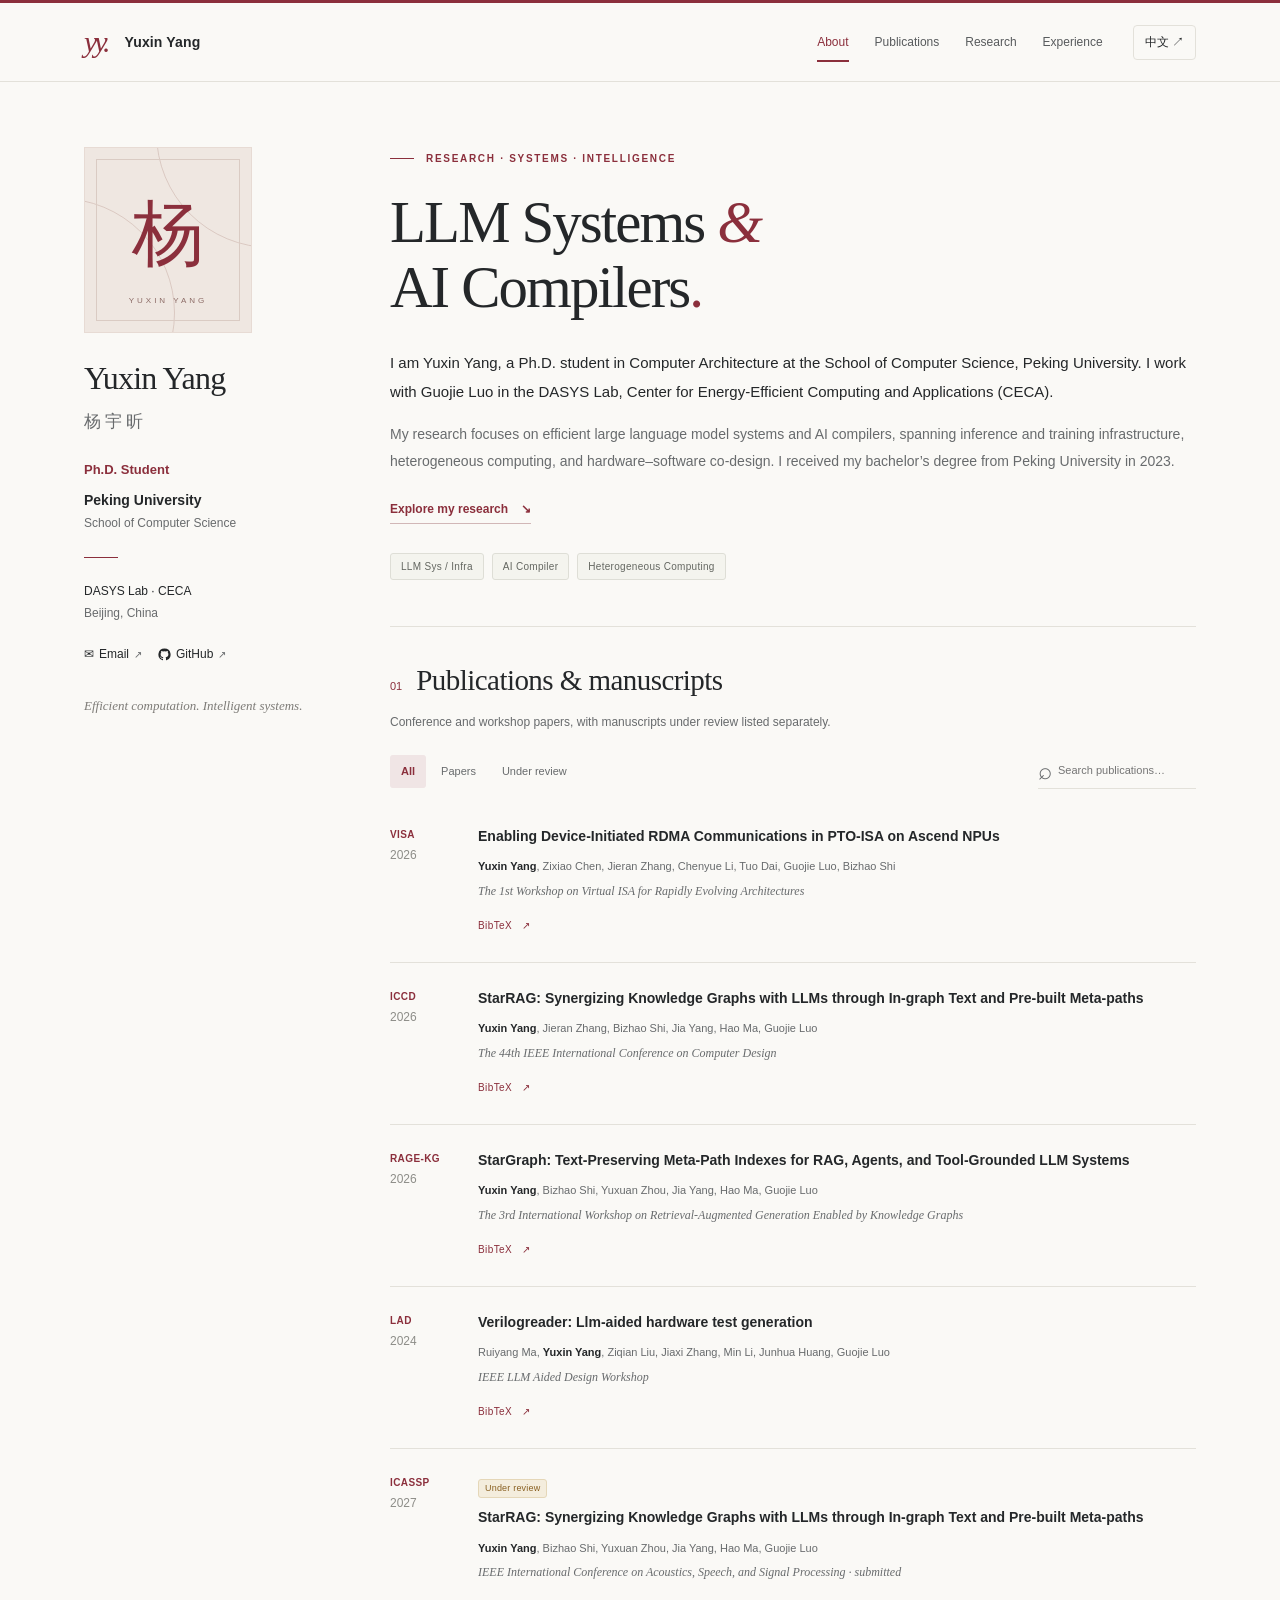
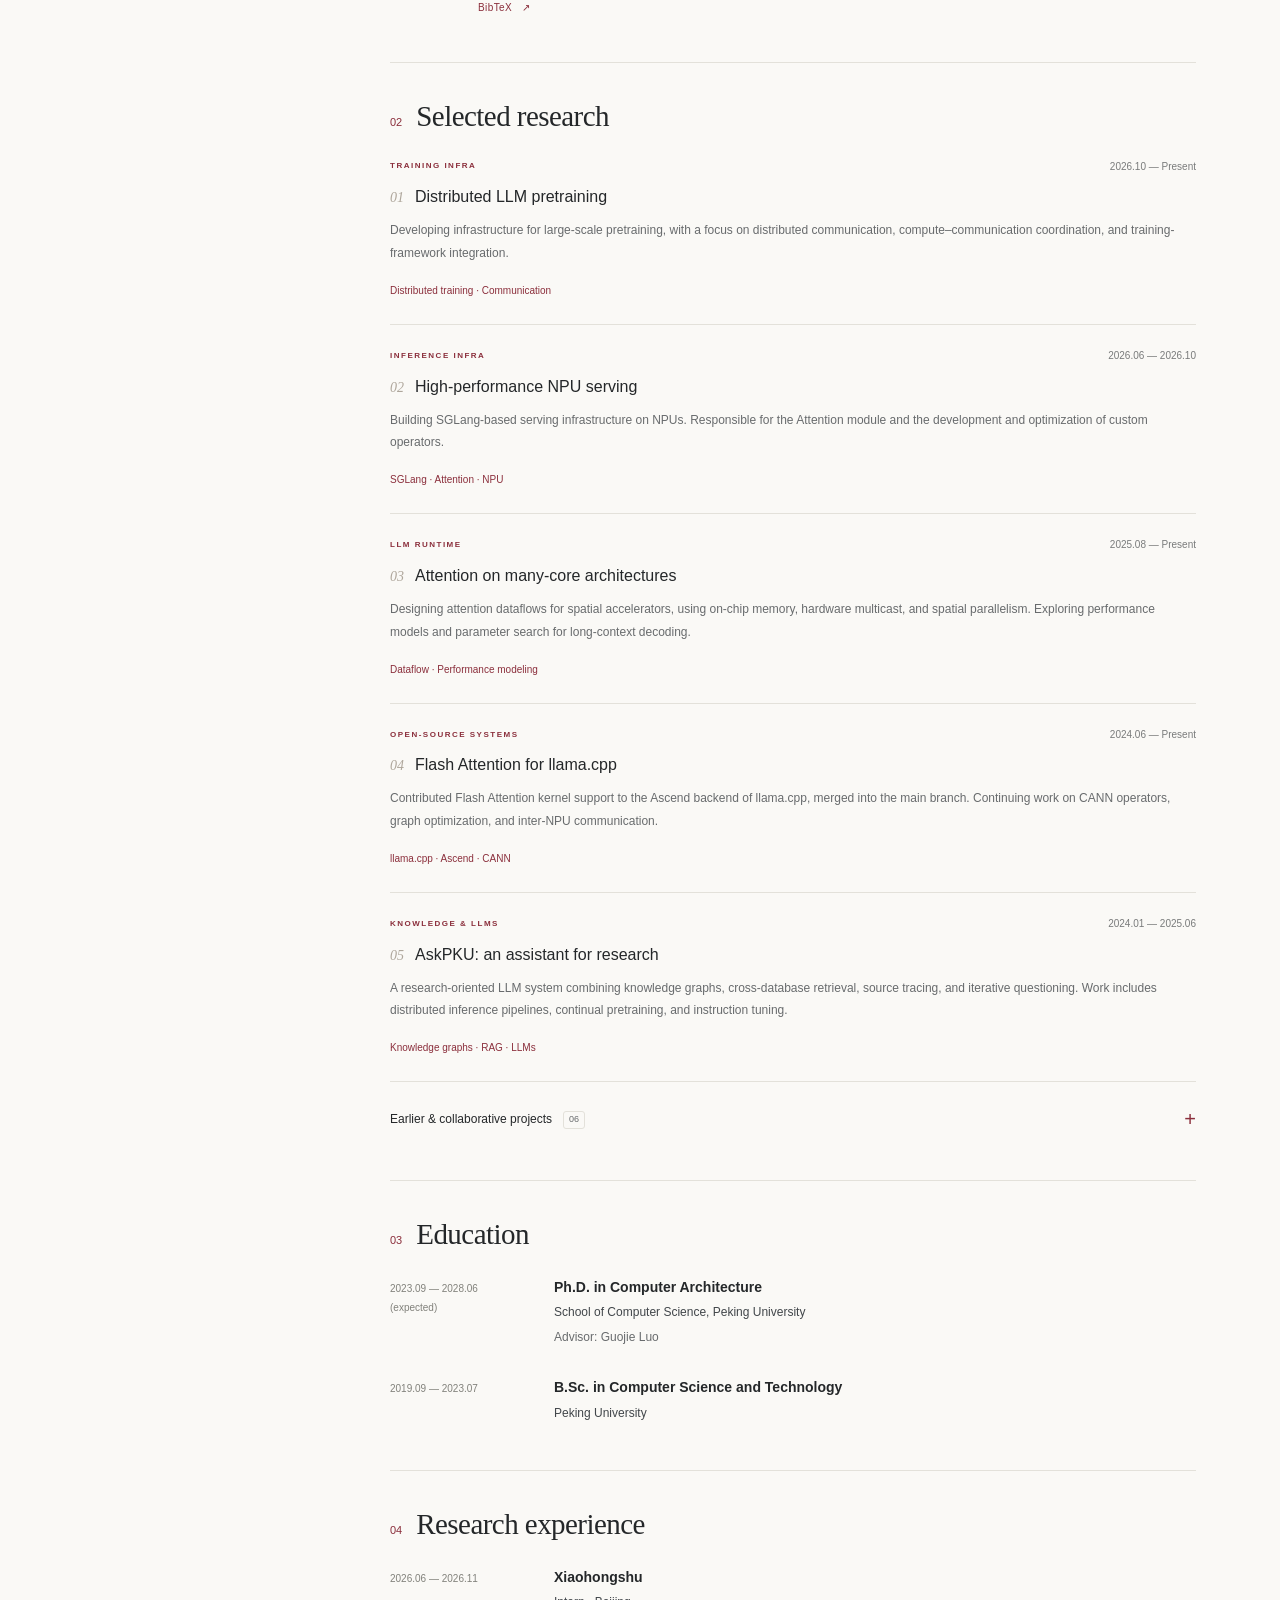
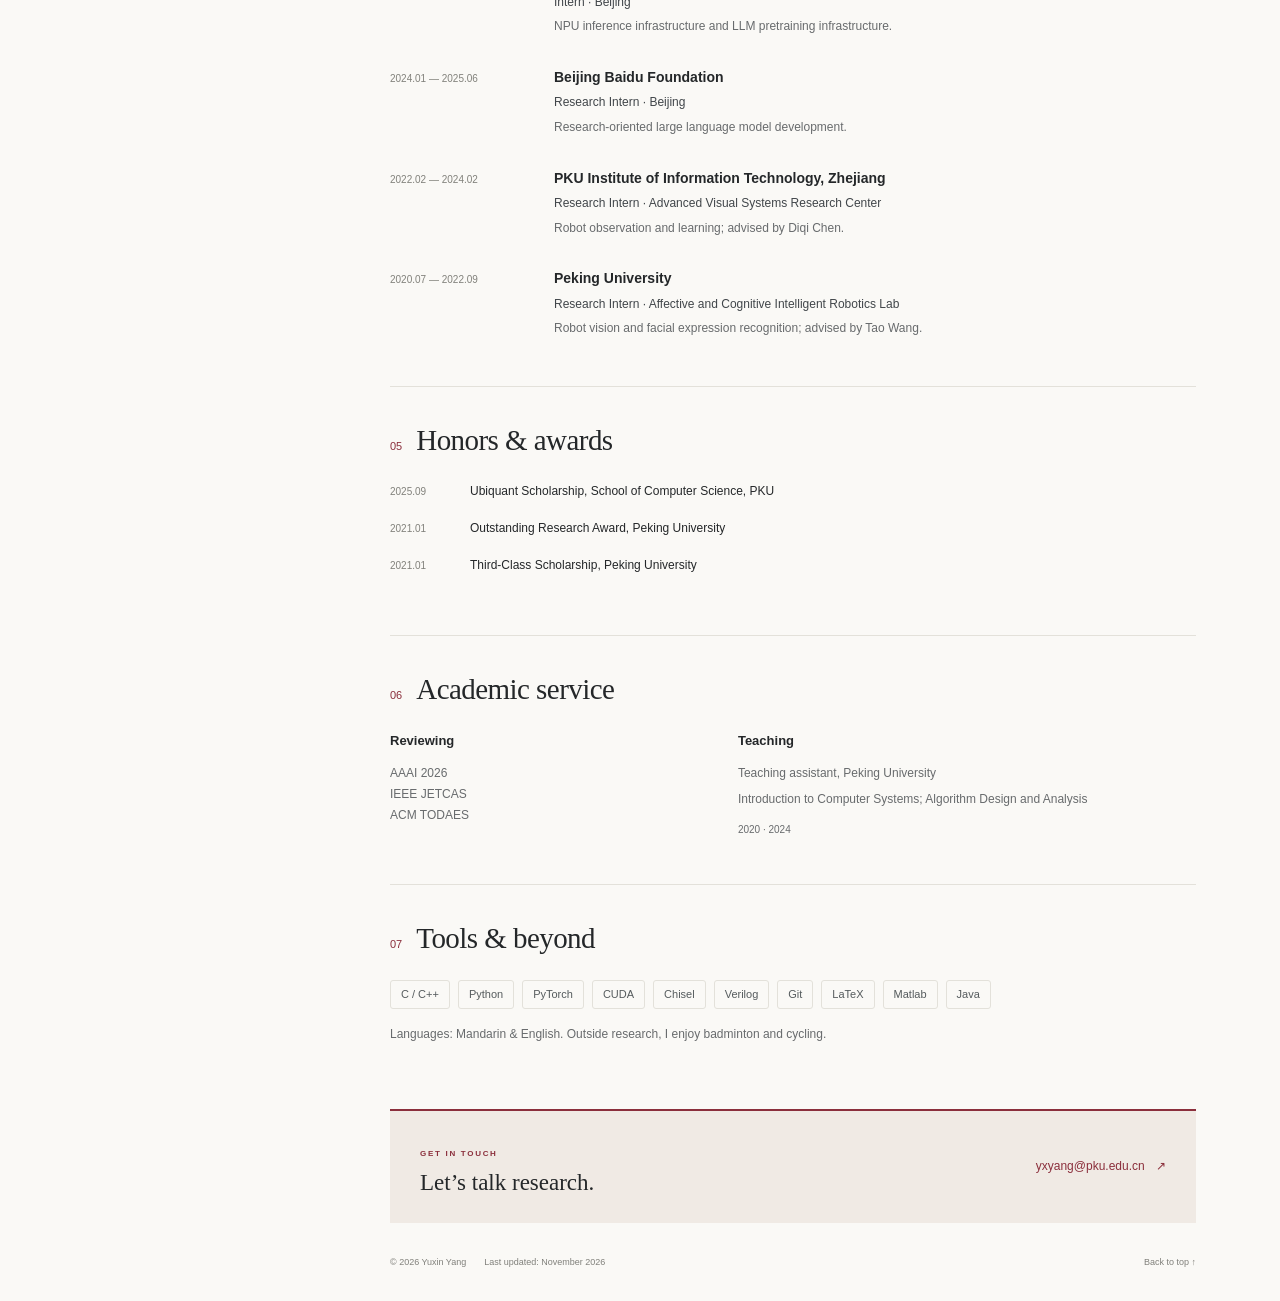
==== index.html @ 62a5b692 "Build bilingual academic homepage for Yuxin Yang Add CV-based research, publications, education, exp" ====
<!doctype html>
<html lang="en"><head><meta charset="utf-8"><meta name="viewport" content="width=device-width, initial-scale=1"><meta name="theme-color" content="#8b2f3c"><title>Yuxin Yang · 杨宇昕 | Peking University</title><meta name="description" content="Yuxin Yang (杨宇昕), Ph.D. student at Peking University. Research in LLM systems, AI compilers, NPU inference and distributed training."><meta property="og:title" content="Yuxin Yang · Academic Homepage"><meta property="og:description" content="LLM Systems & AI Compilers · Peking University"><meta property="og:type" content="website"><meta property="og:url" content="https://yxyang1111.github.io/"><link rel="canonical" href="https://yxyang1111.github.io/"><link rel="icon" href="favicon.svg" type="image/svg+xml"><link rel="stylesheet" href="styles.css"><script defer src="script.js"></script></head>
<body><a class="skip-link" href="#main"><span data-en="Skip to content" data-zh="跳至正文" >Skip to content</span></a><header class="site-header"><div class="header-inner"><a href="#about" class="brand" aria-label="Yuxin Yang homepage"><span class="brand-mark">yy.</span><span>Yuxin Yang</span></a><nav aria-label="Main navigation"><a href="#about"><span data-en="About" data-zh="关于" >About</span></a><a href="#publications"><span data-en="Publications" data-zh="论文" >Publications</span></a><a href="#research"><span data-en="Research" data-zh="研究" >Research</span></a><a href="#experience"><span data-en="Experience" data-zh="经历" >Experience</span></a></nav><button id="language-toggle" type="button" aria-label="Switch to Chinese">中文 <span aria-hidden="true">↗</span></button></div></header>
<div class="page-layout"><aside class="profile"><div class="monogram" aria-hidden="true"><div class="orb orb-one"></div><div class="orb orb-two"></div><span>杨</span><div class="monogram-caption">YUXIN YANG</div></div><div class="identity"><h2>Yuxin Yang</h2><p class="chinese-name">杨宇昕</p><p data-en="Ph.D. Student" data-zh="博士研究生" class=profile-role>Ph.D. Student</p><p data-en="Peking University" data-zh="北京大学" class=affiliation>Peking University</p><p data-en="School of Computer Science" data-zh="计算机学院" class=school>School of Computer Science</p></div><div class="profile-rule"></div><p class="lab">DASYS Lab · CECA</p><p class="location"><span data-en="Beijing, China" data-zh="中国 · 北京" >Beijing, China</span></p><div class="profile-links"><a href="mailto:yxyang@pku.edu.cn"><span aria-hidden="true">✉</span> Email <span aria-hidden="true">↗</span></a><a href="https://github.com/yxyang1111" target="_blank" rel="noopener noreferrer"><svg aria-hidden="true" viewBox="0 0 24 24"><path fill="currentColor" d="M12 .8a11.2 11.2 0 0 0-3.54 21.83c.56.1.77-.24.77-.54v-2.1c-3.13.68-3.79-1.33-3.79-1.33-.51-1.3-1.25-1.65-1.25-1.65-1.02-.7.08-.69.08-.69 1.13.08 1.72 1.16 1.72 1.16 1 1.72 2.63 1.22 3.27.93.1-.72.4-1.22.71-1.5-2.5-.29-5.12-1.25-5.12-5.55 0-1.23.44-2.23 1.15-3.02-.11-.28-.5-1.43.11-2.98 0 0 .95-.3 3.08 1.16a10.7 10.7 0 0 1 5.61 0c2.14-1.45 3.08-1.16 3.08-1.16.61 1.55.23 2.7.11 2.98.72.79 1.15 1.79 1.15 3.02 0 4.31-2.63 5.26-5.14 5.54.4.35.76 1.03.76 2.08v3.11c0 .3.2.65.78.54A11.2 11.2 0 0 0 12 .8Z"/></svg> GitHub <span aria-hidden="true">↗</span></a></div><p class="sidebar-note"><span data-en="Efficient computation. Intelligent systems." data-zh="高效计算，智能系统。" >Efficient computation. Intelligent systems.</span></p></aside>
<main id="main"><section id="about" class="hero"><div class="hero-kicker"><span class="small-line"></span><span data-en="RESEARCH · SYSTEMS · INTELLIGENCE" data-zh="研究 · 系统 · 智能" >RESEARCH · SYSTEMS · INTELLIGENCE</span></div><h1>LLM Systems <span class="amp">&</span><br>AI Compilers<span class="period">.</span></h1>
<p data-en="I am Yuxin Yang, a Ph.D. student in Computer Architecture at the School of Computer Science, Peking University. I work with Guojie Luo in the DASYS Lab, Center for Energy-Efficient Computing and Applications (CECA)." data-zh="我是杨宇昕，北京大学计算机学院计算机系统结构专业博士研究生，导师为罗国杰。我在高能效计算与应用中心（CECA）的智能异构系统（DASYS）实验室开展研究。" class=intro>I am Yuxin Yang, a Ph.D. student in Computer Architecture at the School of Computer Science, Peking University. I work with Guojie Luo in the DASYS Lab, Center for Energy-Efficient Computing and Applications (CECA).</p>
<p data-en="My research focuses on efficient large language model systems and AI compilers, spanning inference and training infrastructure, heterogeneous computing, and hardware–software co-design. I received my bachelor’s degree from Peking University in 2023." data-zh="我的研究聚焦大语言模型系统与 AI 编译器，涵盖推理与训练基础设施、异构计算及软硬件协同设计。我于 2023 年获得北京大学学士学位。" class=about-text>My research focuses on efficient large language model systems and AI compilers, spanning inference and training infrastructure, heterogeneous computing, and hardware–software co-design. I received my bachelor’s degree from Peking University in 2023.</p>
<a class="text-link" href="#publications"><span data-en="Explore my research" data-zh="查看研究成果" >Explore my research</span> <span aria-hidden="true">↘</span></a>
<div class="research-topics" aria-label="Research interests"><span>LLM Sys / Infra</span><span>AI Compiler</span><span><span data-en="Heterogeneous Computing" data-zh="异构计算" >Heterogeneous Computing</span></span></div></section>
<section id="publications" class="section"><div class="section-heading"><span class="section-number">01</span><h2 data-en="Publications &amp; manuscripts" data-zh="论文与稿件" >Publications &amp; manuscripts</h2></div><p class="section-note"><span data-en="Conference and workshop papers, with manuscripts under review listed separately." data-zh="会议与研讨会论文；在投稿件单独标注。" >Conference and workshop papers, with manuscripts under review listed separately.</span></p><div class="publication-tools"><div class="filters" role="group" aria-label="Publication type"><button type="button" class="filter active" data-filter="all" aria-pressed="true"><span data-en="All" data-zh="全部" >All</span></button><button type="button" class="filter" data-filter="published" aria-pressed="false"><span data-en="Papers" data-zh="会议论文" >Papers</span></button><button type="button" class="filter" data-filter="review" aria-pressed="false"><span data-en="Under review" data-zh="在投" >Under review</span></button></div><label class="search"><span aria-hidden="true">⌕</span><input id="publication-search" type="search" aria-label="Search publications" placeholder="Search publications…" data-placeholder-en="Search publications…" data-placeholder-zh="搜索论文…"></label></div><div id="publication-list"><article class="publication" data-kind="published">
      <div class="pub-label"><span>VISA</span><span>2026</span></div>
      <div class="pub-body"><h3>Enabling Device-Initiated RDMA Communications in PTO-ISA on Ascend NPUs</h3><p class="authors"><strong>Yuxin Yang</strong>, Zixiao Chen, Jieran Zhang, Chenyue Li, Tuo Dai, Guojie Luo, Bizhao Shi</p>
      <p class="venue">The 1st Workshop on Virtual ISA for Rapidly Evolving Architectures</p>
      <details class="citation"><summary>BibTeX <span aria-hidden="true">↗</span></summary><div class="citation-content"><pre>@inproceedings{yang2026rdma,
  title = {Enabling Device-Initiated RDMA Communications in PTO-ISA on Ascend NPUs},
  author = {Yang, Yuxin and Chen, Zixiao and Zhang, Jieran and Li, Chenyue and Dai, Tuo and Luo, Guojie and Shi, Bizhao},
  booktitle = {The 1st Workshop on Virtual ISA for Rapidly Evolving Architectures},
  year = {2026}
}</pre><button type="button" class="copy-citation"><span data-en="Copy citation" data-zh="复制引用" >Copy citation</span></button></div></details></div></article><article class="publication" data-kind="published">
      <div class="pub-label"><span>ICCD</span><span>2026</span></div>
      <div class="pub-body"><h3>StarRAG: Synergizing Knowledge Graphs with LLMs through In-graph Text and Pre-built Meta-paths</h3><p class="authors"><strong>Yuxin Yang</strong>, Jieran Zhang, Bizhao Shi, Jia Yang, Hao Ma, Guojie Luo</p>
      <p class="venue">The 44th IEEE International Conference on Computer Design</p>
      <details class="citation"><summary>BibTeX <span aria-hidden="true">↗</span></summary><div class="citation-content"><pre>@inproceedings{yang2026starrag,
  title = {StarRAG: Synergizing Knowledge Graphs with LLMs through In-graph Text and Pre-built Meta-paths},
  author = {Yang, Yuxin and Zhang, Jieran and Shi, Bizhao and Yang, Jia and Ma, Hao and Luo, Guojie},
  booktitle = {The 44th IEEE International Conference on Computer Design},
  year = {2026}
}</pre><button type="button" class="copy-citation"><span data-en="Copy citation" data-zh="复制引用" >Copy citation</span></button></div></details></div></article><article class="publication" data-kind="published">
      <div class="pub-label"><span>RAGE-KG</span><span>2026</span></div>
      <div class="pub-body"><h3>StarGraph: Text-Preserving Meta-Path Indexes for RAG, Agents, and Tool-Grounded LLM Systems</h3><p class="authors"><strong>Yuxin Yang</strong>, Bizhao Shi, Yuxuan Zhou, Jia Yang, Hao Ma, Guojie Luo</p>
      <p class="venue">The 3rd International Workshop on Retrieval-Augmented Generation Enabled by Knowledge Graphs</p>
      <details class="citation"><summary>BibTeX <span aria-hidden="true">↗</span></summary><div class="citation-content"><pre>@inproceedings{yang2026stargraph,
  title = {StarGraph: Text-Preserving Meta-Path Indexes for RAG, Agents, and Tool-Grounded LLM Systems},
  author = {Yang, Yuxin and Shi, Bizhao and Zhou, Yuxuan and Yang, Jia and Ma, Hao and Luo, Guojie},
  booktitle = {The 3rd International Workshop on Retrieval-Augmented Generation Enabled by Knowledge Graphs},
  year = {2026}
}</pre><button type="button" class="copy-citation"><span data-en="Copy citation" data-zh="复制引用" >Copy citation</span></button></div></details></div></article><article class="publication" data-kind="published">
      <div class="pub-label"><span>LAD</span><span>2024</span></div>
      <div class="pub-body"><h3>Verilogreader: Llm-aided hardware test generation</h3><p class="authors">Ruiyang Ma, <strong>Yuxin Yang</strong>, Ziqian Liu, Jiaxi Zhang, Min Li, Junhua Huang, Guojie Luo</p>
      <p class="venue">IEEE LLM Aided Design Workshop</p>
      <details class="citation"><summary>BibTeX <span aria-hidden="true">↗</span></summary><div class="citation-content"><pre>@inproceedings{ma2024verilogreader,
  title = {Verilogreader: Llm-aided hardware test generation},
  author = {Ma, Ruiyang and Yang, Yuxin and Liu, Ziqian and Zhang, Jiaxi and Li, Min and Huang, Junhua and Luo, Guojie},
  booktitle = {IEEE LLM Aided Design Workshop},
  year = {2024}
}</pre><button type="button" class="copy-citation"><span data-en="Copy citation" data-zh="复制引用" >Copy citation</span></button></div></details></div></article><article class="publication" data-kind="review">
      <div class="pub-label"><span>ICASSP</span><span>2027</span></div>
      <div class="pub-body"><span data-en="Under review" data-zh="在投" class="status-badge">Under review</span><h3>StarRAG: Synergizing Knowledge Graphs with LLMs through In-graph Text and Pre-built Meta-paths</h3><p class="authors"><strong>Yuxin Yang</strong>, Bizhao Shi, Yuxuan Zhou, Jia Yang, Hao Ma, Guojie Luo</p>
      <p class="venue">IEEE International Conference on Acoustics, Speech, and Signal Processing · <span data-en="submitted" data-zh="在投" >submitted</span></p>
      <details class="citation"><summary>BibTeX <span aria-hidden="true">↗</span></summary><div class="citation-content"><pre>@unpublished{yang2027starrag,
  title = {StarRAG: Synergizing Knowledge Graphs with LLMs through In-graph Text and Pre-built Meta-paths},
  author = {Yang, Yuxin and Shi, Bizhao and Zhou, Yuxuan and Yang, Jia and Ma, Hao and Luo, Guojie},
  note = {Submitted to ICASSP 2027; under review as of November 2026},
  year = {2026}
}</pre><button type="button" class="copy-citation"><span data-en="Copy citation" data-zh="复制引用" >Copy citation</span></button></div></details></div></article></div><p id="no-results" hidden><span data-en="No matching publications. Try another keyword." data-zh="没有找到相关论文，请尝试其他关键词。" >No matching publications. Try another keyword.</span></p><p id="publication-count" class="sr-only" role="status" aria-live="polite"></p></section>
<section id="research" class="section"><div class="section-heading"><span class="section-number">02</span><h2 data-en="Selected research" data-zh="代表性研究" >Selected research</h2></div><article class="project"><div class="project-top"><span class="eyebrow">TRAINING INFRA</span><span data-en="2026.10 — Present" data-zh="2026.10 — 至今" class=project-date>2026.10 — Present</span></div><div class="project-title"><span>01</span><h3 data-en="Distributed LLM pretraining" data-zh="大模型预训练基础设施" >Distributed LLM pretraining</h3></div><p data-en="Developing infrastructure for large-scale pretraining, with a focus on distributed communication, compute–communication coordination, and training-framework integration." data-zh="面向大模型规模化预训练，研发高性能分布式训练基础设施，负责通信方案设计与实现、计算通信协同优化和训练框架接入。" >Developing infrastructure for large-scale pretraining, with a focus on distributed communication, compute–communication coordination, and training-framework integration.</p><span data-en="Distributed training · Communication" data-zh="分布式训练 · 通信优化" class=project-tags>Distributed training · Communication</span></article><article class="project"><div class="project-top"><span class="eyebrow">INFERENCE INFRA</span><span data-en="2026.06 — 2026.10" data-zh="2026.06 — 2026.10" class=project-date>2026.06 — 2026.10</span></div><div class="project-title"><span>02</span><h3 data-en="High-performance NPU serving" data-zh="NPU 高性能推理服务" >High-performance NPU serving</h3></div><p data-en="Building SGLang-based serving infrastructure on NPUs. Responsible for the Attention module and the development and optimization of custom operators." data-zh="基于 SGLang 建设 NPU 高性能推理服务框架，覆盖模型适配、KV Cache 与分布式推理；负责 Attention 模块和自定义算子的开发与优化。" >Building SGLang-based serving infrastructure on NPUs. Responsible for the Attention module and the development and optimization of custom operators.</p><span data-en="SGLang · Attention · NPU" data-zh="SGLang · Attention · NPU" class=project-tags>SGLang · Attention · NPU</span></article><article class="project"><div class="project-top"><span class="eyebrow">LLM RUNTIME</span><span data-en="2025.08 — Present" data-zh="2025.08 — 至今" class=project-date>2025.08 — Present</span></div><div class="project-title"><span>03</span><h3 data-en="Attention on many-core architectures" data-zh="众核架构上的注意力推理优化" >Attention on many-core architectures</h3></div><p data-en="Designing attention dataflows for spatial accelerators, using on-chip memory, hardware multicast, and spatial parallelism. Exploring performance models and parameter search for long-context decoding." data-zh="面向空间加速器设计高效注意力数据流，利用片上存储、硬件多播与空间并行能力，通过性能建模与参数搜索优化长序列解码。" >Designing attention dataflows for spatial accelerators, using on-chip memory, hardware multicast, and spatial parallelism. Exploring performance models and parameter search for long-context decoding.</p><span data-en="Dataflow · Performance modeling" data-zh="数据流 · 性能建模" class=project-tags>Dataflow · Performance modeling</span></article><article class="project"><div class="project-top"><span class="eyebrow">OPEN-SOURCE SYSTEMS</span><span data-en="2024.06 — Present" data-zh="2024.06 — 至今" class=project-date>2024.06 — Present</span></div><div class="project-title"><span>04</span><h3 data-en="Flash Attention for llama.cpp" data-zh="llama.cpp 的 Flash Attention 优化" >Flash Attention for llama.cpp</h3></div><p data-en="Contributed Flash Attention kernel support to the Ascend backend of llama.cpp, merged into the main branch. Continuing work on CANN operators, graph optimization, and inter-NPU communication." data-zh="为 llama.cpp 的 Ascend 后端实现 Flash Attention 内核支持，相关工作已合并主分支。持续探索 CANN 算子定制、图优化与 NPU 间通信。" >Contributed Flash Attention kernel support to the Ascend backend of llama.cpp, merged into the main branch. Continuing work on CANN operators, graph optimization, and inter-NPU communication.</p><span data-en="llama.cpp · Ascend · CANN" data-zh="llama.cpp · Ascend · CANN" class=project-tags>llama.cpp · Ascend · CANN</span></article><article class="project"><div class="project-top"><span class="eyebrow">KNOWLEDGE & LLMS</span><span data-en="2024.01 — 2025.06" data-zh="2024.01 — 2025.06" class=project-date>2024.01 — 2025.06</span></div><div class="project-title"><span>05</span><h3 data-en="AskPKU: an assistant for research" data-zh="AskPKU（小北）：科研智能助手" >AskPKU: an assistant for research</h3></div><p data-en="A research-oriented LLM system combining knowledge graphs, cross-database retrieval, source tracing, and iterative questioning. Work includes distributed inference pipelines, continual pretraining, and instruction tuning." data-zh="面向科研构建融合知识图谱、跨库检索、来源追溯与递进式追问的 LLM 系统，参与分布式流水线推理、持续预训练与指令微调。" >A research-oriented LLM system combining knowledge graphs, cross-database retrieval, source tracing, and iterative questioning. Work includes distributed inference pipelines, continual pretraining, and instruction tuning.</p><span data-en="Knowledge graphs · RAG · LLMs" data-zh="知识图谱 · RAG · LLMs" class=project-tags>Knowledge graphs · RAG · LLMs</span></article><details class="more-projects"><summary><span data-en="Earlier &amp; collaborative projects" data-zh="早期与合作项目" >Earlier &amp; collaborative projects</span> <span class="count">06</span><span class="plus" aria-hidden="true">+</span></summary><div class="more-projects-body"><article class="compact-project"><span class="mono muted">2024.09 — 2025.11</span><h3 data-en="Edge deployment for lunar-image processing" data-zh="月面图像处理的边缘部署" >Edge deployment for lunar-image processing</h3><p data-en="Ported a PyTorch image-processing pipeline to an edge inference platform, including model-format compatibility and custom-operator adaptation." data-zh="将 PyTorch 图像处理流水线移植至边缘推理平台，完成模型格式兼容性处理与自定义算子适配。" >Ported a PyTorch image-processing pipeline to an edge inference platform, including model-format compatibility and custom-operator adaptation.</p></article><article class="compact-project"><span class="mono muted">2023.11 — 2024.10</span><h3 data-en="Human-in-the-loop long-form generation" data-zh="人机协同长文生成" >Human-in-the-loop long-form generation</h3><p data-en="Built a staged writing workflow with structure planning, outlining, chapter generation, and iterative feedback in Streamlit." data-zh="基于 Streamlit 实现结构规划、大纲细化、分章节生成与反馈迭代的长文写作流程。" >Built a staged writing workflow with structure planning, outlining, chapter generation, and iterative feedback in Streamlit.</p></article><article class="compact-project"><span class="mono muted">2023.08 — 2024.08</span><h3 data-en="Few-shot industrial visual inspection" data-zh="小样本工业视觉检测" >Few-shot industrial visual inspection</h3><p data-en="Combined YOLOv9, VM-UNet, and OCR for multi-task inspection, with synthetic-data generation and data augmentation." data-zh="结合 YOLOv9、VM-UNet 与 OCR 构建多任务检测流程，使用合成数据与数据增强缓解小样本问题。" >Combined YOLOv9, VM-UNet, and OCR for multi-task inspection, with synthetic-data generation and data augmentation.</p></article><article class="compact-project"><span class="mono muted">2022.12 — 2023.06</span><h3 data-en="Reliability of deep neural networks" data-zh="深度神经网络可靠性" >Reliability of deep neural networks</h3><p data-en="Studied bit-flip fault injection in weights and intermediate activations to evaluate model reliability under hardware errors." data-zh="对权重和中间输出开展位反转故障注入，分析硬件错误下的模型可靠性及差异化敏感性。" >Studied bit-flip fault injection in weights and intermediate activations to evaluate model reliability under hardware errors.</p></article><article class="compact-project"><span class="mono muted">2022.09 — 2023.10</span><h3 data-en="LLM fine-tuning and retrieval augmentation" data-zh="大语言模型微调与检索增强" >LLM fine-tuning and retrieval augmentation</h3><p data-en="Explored parameter-efficient fine-tuning, continual pretraining, and knowledge-graph-assisted retrieval for domain question answering." data-zh="研究参数高效微调、持续预训练与知识图谱辅助检索，构建垂直领域问答流水线。" >Explored parameter-efficient fine-tuning, continual pretraining, and knowledge-graph-assisted retrieval for domain question answering.</p></article><article class="compact-project"><span class="mono muted">2021.09 — 2022.07</span><h3 data-en="Color and artifact correction in face synthesis" data-zh="人脸合成中的色差与伪影改进" >Color and artifact correction in face synthesis</h3><p data-en="Studied shape fitting, Poisson editing, and attention-based reconstruction to improve image and video consistency." data-zh="研究形状拟合、泊松编辑与注意力重建，改善图像及视频中的色差与伪影。" >Studied shape fitting, Poisson editing, and attention-based reconstruction to improve image and video consistency.</p></article></div></details></section>
<section id="education" class="section"><div class="section-heading"><span class="section-number">03</span><h2 data-en="Education" data-zh="教育背景" >Education</h2></div><article class="timeline-item"><div class="timeline-date">2023.09 — 2028.06<br><span data-en="(expected)" data-zh="（预计）" >(expected)</span></div><div><h3 data-en="Ph.D. in Computer Architecture" data-zh="计算机系统结构 · 博士" >Ph.D. in Computer Architecture</h3><p data-en="School of Computer Science, Peking University" data-zh="北京大学计算机学院" class=role>School of Computer Science, Peking University</p><p data-en="Advisor: Guojie Luo" data-zh="导师：罗国杰" >Advisor: Guojie Luo</p></div></article><article class="timeline-item"><div class="timeline-date">2019.09 — 2023.07</div><div><h3 data-en="B.Sc. in Computer Science and Technology" data-zh="计算机科学与技术 · 学士" >B.Sc. in Computer Science and Technology</h3><p data-en="Peking University" data-zh="北京大学" class=role>Peking University</p></div></article></section>
<section id="experience" class="section"><div class="section-heading"><span class="section-number">04</span><h2 data-en="Research experience" data-zh="研究经历" >Research experience</h2></div><article class="timeline-item"><div class="timeline-date">2026.06 — 2026.11</div><div><h3 data-en="Xiaohongshu" data-zh="小红书（书行科技）" >Xiaohongshu</h3><p data-en="Intern · Beijing" data-zh="实习生 · 北京" class=role>Intern · Beijing</p><p data-en="NPU inference infrastructure and LLM pretraining infrastructure." data-zh="NPU 推理基础设施与大语言模型预训练基础设施。" >NPU inference infrastructure and LLM pretraining infrastructure.</p></div></article><article class="timeline-item"><div class="timeline-date">2024.01 — 2025.06</div><div><h3 data-en="Beijing Baidu Foundation" data-zh="北京百度公益基金会" >Beijing Baidu Foundation</h3><p data-en="Research Intern · Beijing" data-zh="研究实习生 · 北京" class=role>Research Intern · Beijing</p><p data-en="Research-oriented large language model development." data-zh="科研用大语言模型研发。" >Research-oriented large language model development.</p></div></article><article class="timeline-item"><div class="timeline-date">2022.02 — 2024.02</div><div><h3 data-en="PKU Institute of Information Technology, Zhejiang" data-zh="浙江省北大信息技术高等研究院" >PKU Institute of Information Technology, Zhejiang</h3><p data-en="Research Intern · Advanced Visual Systems Research Center" data-zh="研究实习生 · 先进视觉系统（AVS）研究中心" class=role>Research Intern · Advanced Visual Systems Research Center</p><p data-en="Robot observation and learning; advised by Diqi Chen." data-zh="机器人观察和学习；指导老师：陈迪琦博士。" >Robot observation and learning; advised by Diqi Chen.</p></div></article><article class="timeline-item"><div class="timeline-date">2020.07 — 2022.09</div><div><h3 data-en="Peking University" data-zh="北京大学信息科学技术学院" >Peking University</h3><p data-en="Research Intern · Affective and Cognitive Intelligent Robotics Lab" data-zh="研究实习生 · 情感与认知智能机器人实验室" class=role>Research Intern · Affective and Cognitive Intelligent Robotics Lab</p><p data-en="Robot vision and facial expression recognition; advised by Tao Wang." data-zh="机器人视觉与表情识别；指导老师：王韬教授。" >Robot vision and facial expression recognition; advised by Tao Wang.</p></div></article></section>
<section id="honors" class="section"><div class="section-heading"><span class="section-number">05</span><h2 data-en="Honors &amp; awards" data-zh="荣誉奖励" >Honors &amp; awards</h2></div><ul class="awards"><li><span class="award-date">2025.09</span><span data-en="Ubiquant Scholarship, School of Computer Science, PKU" data-zh="北京大学计算机学院九坤奖学金" >Ubiquant Scholarship, School of Computer Science, PKU</span></li><li><span class="award-date">2021.01</span><span data-en="Outstanding Research Award, Peking University" data-zh="北京大学优秀科研奖" >Outstanding Research Award, Peking University</span></li><li><span class="award-date">2021.01</span><span data-en="Third-Class Scholarship, Peking University" data-zh="北京大学三等奖学金" >Third-Class Scholarship, Peking University</span></li></ul></section>
<section id="service" class="section"><div class="section-heading"><span class="section-number">06</span><h2 data-en="Academic service" data-zh="学术服务" >Academic service</h2></div><div class="service-grid"><div><h3 data-en="Reviewing" data-zh="学术审稿" >Reviewing</h3><p>AAAI 2026<br>IEEE JETCAS<br>ACM TODAES</p></div><div><h3 data-en="Teaching" data-zh="教学服务" >Teaching</h3><p data-en="Teaching assistant, Peking University" data-zh="北京大学课程助教" >Teaching assistant, Peking University</p><p data-en="Introduction to Computer Systems; Algorithm Design and Analysis" data-zh="计算机系统导论；算法设计与分析" >Introduction to Computer Systems; Algorithm Design and Analysis</p><span class="mono muted">2020 · 2024</span></div></div></section>
<section id="skills" class="section"><div class="section-heading"><span class="section-number">07</span><h2 data-en="Tools &amp; beyond" data-zh="技能与兴趣" >Tools &amp; beyond</h2></div><div class="skill-list"><span>C / C++</span><span>Python</span><span>PyTorch</span><span>CUDA</span><span>Chisel</span><span>Verilog</span><span>Git</span><span>LaTeX</span><span>Matlab</span><span>Java</span></div><p data-en="Languages: Mandarin &amp; English. Outside research, I enjoy badminton and cycling." data-zh="语言：普通话、英语。科研之外，我喜欢羽毛球和骑行。" class=section-note>Languages: Mandarin &amp; English. Outside research, I enjoy badminton and cycling.</p></section>
<section id="contact" class="contact-section"><div><span class="eyebrow"><span data-en="GET IN TOUCH" data-zh="联系我" >GET IN TOUCH</span></span><h2 data-en="Let’s talk research." data-zh="欢迎交流研究。" >Let’s talk research.</h2></div><a href="mailto:yxyang@pku.edu.cn">yxyang@pku.edu.cn <span aria-hidden="true">↗</span></a></section>
<footer><span>© 2026 Yuxin Yang</span><span><span data-en="Last updated: November 2026" data-zh="更新于 2026 年 11 月" >Last updated: November 2026</span></span><a href="#about"><span data-en="Back to top" data-zh="返回顶部" >Back to top</span> ↑</a></footer></main></div><div id="toast" role="status" aria-live="polite" hidden></div><noscript><p class="noscript-note">This page is readable without JavaScript. Enable JavaScript to use language switching, search, and citation copying.</p></noscript></body></html>
---- styles.css ----
:root{--paper:#faf9f6;--ink:#242729;--muted:#686b6d;--accent:#8b2f3c;--line:#e3e1da;--soft:#f2ede8;--serif:Georgia,"Times New Roman","Songti SC","Noto Serif CJK SC",serif;--sans:-apple-system,BlinkMacSystemFont,"Segoe UI","PingFang SC","Microsoft YaHei",sans-serif}
*{box-sizing:border-box}html{scroll-behavior:smooth;scroll-padding-top:112px}body{margin:0;background:var(--paper);color:var(--ink);font:15px/1.75 var(--sans);-webkit-font-smoothing:antialiased}a{color:inherit;text-decoration:none}button,input{font:inherit}button{cursor:pointer}a,button,input,summary{-webkit-tap-highlight-color:transparent}a:focus-visible,button:focus-visible,input:focus-visible,summary:focus-visible{outline:2px solid var(--accent);outline-offset:5px}a:hover{color:var(--accent)}[hidden]{display:none!important}.muted{color:var(--muted)}.mono{font-size:12px;font-variant-numeric:tabular-nums}.sr-only{position:absolute;width:1px;height:1px;overflow:hidden;clip:rect(0,0,0,0)}.skip-link{position:fixed;top:-80px;left:20px;padding:10px 20px;background:var(--accent);color:white;z-index:100}.skip-link:focus{top:10px}
.site-header{position:sticky;top:0;z-index:20;background:rgba(250,249,246,.96);border-top:3px solid var(--accent);border-bottom:1px solid var(--line);backdrop-filter:blur(12px)}.header-inner{max-width:1200px;margin:auto;padding:0 44px;height:78px;display:flex;align-items:center;gap:30px}.brand{display:flex;align-items:center;gap:13px;font-size:14px;font-weight:600;letter-spacing:.01em}.brand-mark{font:italic 30px var(--serif);color:var(--accent);letter-spacing:-3px;margin-right:4px}.header-inner nav{display:flex;gap:26px;margin-left:auto;font-size:12px;color:#585b5d}.header-inner nav a{position:relative;padding:27px 0}.header-inner nav a[aria-current=true]{color:var(--accent)}.header-inner nav a[aria-current=true]:after{content:"";position:absolute;height:2px;background:var(--accent);left:0;right:0;bottom:18px}#language-toggle{border:1px solid var(--line);padding:6px 11px;background:none;font-size:12px;color:var(--ink);border-radius:4px;white-space:nowrap}#language-toggle:hover{border-color:var(--accent);color:var(--accent)}#language-toggle span{padding-left:6px}
.page-layout{max-width:1200px;margin:0 auto;padding:65px 44px 0;display:grid;grid-template-columns:230px minmax(0,1fr);gap:76px}.profile{position:sticky;top:132px;align-self:start}.monogram{width:168px;height:186px;position:relative;overflow:hidden;background:#efe7e1;border:1px solid #e7dbd4;display:flex;align-items:center;justify-content:center;margin-bottom:27px}.monogram>span{font:72px var(--serif);color:var(--accent);z-index:1;margin-top:-13px}.orb{position:absolute;border:1px solid #cfb9b1;width:230px;height:230px;border-radius:50%;opacity:.65}.orb-one{left:-140px;top:50px}.orb-two{right:-135px;top:-130px}.monogram:after{content:"";position:absolute;inset:11px;border:1px solid #dacbc3}.monogram-caption{position:absolute;bottom:24px;color:#8c6b66;font-size:8px;letter-spacing:3px}.identity h2{font:32px/1.15 var(--serif);letter-spacing:-.8px;margin:0}.chinese-name{margin:10px 0 22px;color:var(--muted);font-size:17px;letter-spacing:4px}.profile-role{font-size:13px;color:var(--accent);font-weight:600;margin:0 0 7px}.affiliation{font-size:14px;font-weight:600;margin:0}.school{font-size:12px;color:var(--muted);margin:0}.profile-rule{width:34px;height:1px;background:var(--accent);margin:23px 0}.lab{font-size:12px;margin:0 0 1px}.location{font-size:12px;margin:0;color:var(--muted)}.profile-links{display:flex;gap:16px;margin-top:20px;font-size:12px}.profile-links a{display:flex;align-items:center;gap:5px}.profile-links svg{width:13px;height:13px}.profile-links a>span:last-child{color:var(--muted);font-size:10px}.sidebar-note{font:italic 13px/1.7 var(--serif);white-space:pre-line;color:#7d7b77;margin-top:30px}
main{min-width:0}.hero{padding:3px 0 46px}.hero-kicker,.eyebrow{font-size:10px;letter-spacing:1.7px;font-weight:600;color:var(--accent)}.hero-kicker{display:flex;align-items:center;gap:12px;margin-bottom:22px}.small-line{width:24px;height:1px;background:var(--accent)}h1{font:normal clamp(40px,4.6vw,59px)/1.12 var(--serif);letter-spacing:-1.9px;margin:0 0 28px}.amp{font-style:italic;color:var(--accent)}.period{color:var(--accent)}.intro{font-size:15px;line-height:1.9;margin:0 0 15px}.about-text{font-size:14px;line-height:1.9;color:var(--muted);margin:0 0 20px}.text-link{font-size:12px;color:var(--accent);font-weight:600;display:inline-flex;gap:13px;border-bottom:1px solid #d1b7b7;padding-bottom:3px}.research-topics{display:flex;flex-wrap:wrap;gap:8px;margin-top:29px}.research-topics>span{font-size:10px;letter-spacing:.3px;border:1px solid #deded6;border-radius:3px;padding:4px 10px;color:#646761;background:#f4f4ee}.section{border-top:1px solid var(--line);padding:35px 0 43px;scroll-margin-top:0}.section-heading{display:flex;gap:14px;align-items:baseline;margin:0 0 23px}.section-number{font:11px var(--sans);color:var(--accent);font-variant-numeric:tabular-nums}.section h2{font:normal 29px/1.25 var(--serif);letter-spacing:-.55px;margin:0}.section-note{color:var(--muted);font-size:12px;margin:-9px 0 21px}.publication-tools{display:flex;justify-content:space-between;align-items:center;gap:14px;margin-bottom:12px}.filters{display:flex;gap:4px;flex-shrink:0}.filter{border:0;background:transparent;font-size:11px;color:var(--muted);border-radius:3px;padding:7px 11px}.filter:hover{background:var(--soft)}.filter.active{color:var(--accent);background:#f0e5e5;font-weight:600}.search{display:flex;align-items:center;gap:6px;border-bottom:1px solid var(--line);max-width:180px;padding:4px 0}.search>span{font-size:24px;line-height:1;color:var(--muted)}.search input{width:100%;min-width:0;border:0;background:none;font-size:11px;padding:3px 0;color:var(--ink)}.search input:focus-visible{outline-offset:2px}.publication{display:grid;grid-template-columns:70px minmax(0,1fr);gap:18px;padding:24px 0;border-bottom:1px solid var(--line)}.publication:last-child{border-bottom:none;padding-bottom:0}.pub-label{padding-top:2px;font-size:10px;line-height:1.6;color:var(--accent)}.pub-label>span{display:block;font-weight:700;letter-spacing:.4px}.pub-label>span+span{font-size:12px;font-weight:400;color:#8d8d88;letter-spacing:0;margin-top:3px}.publication h3{font-size:14px;line-height:1.65;font-weight:600;margin:0 0 8px}.authors{font-size:11px;line-height:1.9;margin:0 0 5px;color:var(--muted)}.authors strong{color:var(--ink);font-weight:600}.venue{font:italic 12px/1.65 var(--serif);color:var(--muted);margin:0}.status-badge{display:inline-block;font-size:9px;color:#896022;background:#f4eddd;border:1px solid #e5d7b8;border-radius:3px;padding:1px 6px;letter-spacing:.2px;margin-bottom:8px}.citation{margin-top:10px}.citation summary{display:inline-flex;gap:10px;align-items:center;cursor:pointer;font-size:10px;letter-spacing:.4px;color:var(--accent);list-style:none}.citation summary::-webkit-details-marker{display:none}.citation[open] summary{margin-bottom:8px}.citation-content{background:var(--soft);padding:14px;border-radius:4px}.citation pre{white-space:pre-wrap;overflow-wrap:anywhere;font-size:10px;line-height:1.8;margin:0}.copy-citation{font-size:10px;border:1px solid #c9b4b1;background:transparent;color:var(--accent);border-radius:3px;padding:4px 9px;margin-top:10px}#no-results{padding:24px;font-size:13px;background:var(--soft)}
.project{padding:22px 0;border-bottom:1px solid var(--line)}.project:first-of-type{padding-top:0}.project-top{display:flex;justify-content:space-between;gap:12px;align-items:center;margin-bottom:10px}.project .eyebrow{font-size:8px;letter-spacing:1.5px}.project-date{font-size:10px;color:#797b7b;white-space:nowrap}.project-title{display:flex;align-items:baseline;gap:11px}.project-title>span{font:italic 14px var(--serif);color:#aea69b}.project h3{font-size:16px;line-height:1.5;margin:0;font-weight:500}.project>p{font-size:12px;line-height:1.9;color:var(--muted);margin:10px 0 11px}.project-tags{font-size:10px;color:var(--accent)}.more-projects{margin-top:20px}.more-projects>summary{display:flex;align-items:center;gap:11px;list-style:none;cursor:pointer;font-size:12px}.more-projects>summary::-webkit-details-marker{display:none}.count{font-size:9px;color:var(--muted);padding:0 5px;border:1px solid var(--line);border-radius:3px}.plus{margin-left:auto;font-size:20px;font-weight:300;color:var(--accent)}.more-projects[open] .plus{transform:rotate(45deg)}.more-projects-body{padding-top:10px}.compact-project{padding:18px 0;border-bottom:1px dashed var(--line)}.compact-project h3{font-size:13px;font-weight:600;margin:5px 0}.compact-project p{font-size:12px;color:var(--muted);margin:0}.compact-project .mono{font-size:10px}.timeline-item{display:grid;grid-template-columns:142px minmax(0,1fr);gap:22px;margin:0 0 25px}.timeline-item:last-child{margin-bottom:0}.timeline-date{font-size:10px;color:#81817b;padding-top:3px;line-height:1.9;font-variant-numeric:tabular-nums}.timeline-item h3{font-size:14px;font-weight:600;margin:0 0 4px;line-height:1.6}.timeline-item p{font-size:12px;color:var(--muted);margin:3px 0;line-height:1.8}.timeline-item .role{color:#41464a;font-size:12px}.awards{list-style:none;padding:0;margin:0}.awards li{display:flex;gap:22px;font-size:12px;margin:16px 0;align-items:baseline}.award-date{font-size:10px;color:#81817b;min-width:58px}.service-grid{display:grid;grid-template-columns:1fr 1.45fr;gap:32px}.service-grid h3{font-size:13px;margin:0 0 10px}.service-grid p{font-size:12px;color:var(--muted);margin:5px 0}.service-grid .mono{font-size:10px}.skill-list{display:flex;flex-wrap:wrap;gap:8px;margin-bottom:24px}.skill-list>span{font-size:11px;border:1px solid var(--line);border-radius:3px;padding:4px 10px;color:#555b5d}.contact-section{display:flex;align-items:center;justify-content:space-between;gap:20px;background:#f0eae4;padding:27px 30px;border-top:2px solid var(--accent);margin-bottom:32px}.contact-section .eyebrow{font-size:8px}.contact-section h2{font:normal 23px var(--serif);margin:6px 0 0}.contact-section>a{font-size:12px;color:var(--accent);white-space:nowrap}.contact-section>a>span{margin-left:8px}footer{display:flex;gap:18px;align-items:center;font-size:9px;color:#80807b;padding-bottom:30px}footer>a{margin-left:auto;white-space:nowrap}#toast{position:fixed;bottom:28px;left:50%;transform:translateX(-50%);background:var(--ink);color:#fff;padding:10px 18px;font-size:12px;box-shadow:0 5px 20px #0002;border-radius:4px;z-index:50;max-width:90vw}.noscript-note{text-align:center;font-size:12px;padding:15px;color:var(--muted)}
html[lang=zh-CN] h1{letter-spacing:-1.9px}html[lang=zh-CN] .section h2{font-size:25px;letter-spacing:1px}html[lang=zh-CN] .intro{line-height:2.1}html[lang=zh-CN] .hero-kicker{letter-spacing:3px}
@media(min-width:1400px){.page-layout{padding-top:76px;gap:92px;grid-template-columns:230px minmax(0,1fr)}}
@media(max-width:1000px){.page-layout{padding:45px 30px 0;gap:42px;grid-template-columns:200px minmax(0,1fr)}.header-inner{padding:0 30px}.publication-tools{flex-wrap:wrap}.search{max-width:none;width:100%}.contact-section{padding:24px;flex-direction:column;align-items:flex-start}.timeline-item{grid-template-columns:115px minmax(0,1fr);gap:15px}}
@media(max-width:720px){html{scroll-padding-top:120px}.header-inner{height:auto;min-height:66px;padding:12px 22px;gap:15px;flex-wrap:wrap}.brand{font-size:13px}.brand-mark{font-size:26px}.header-inner nav{order:3;flex-basis:100%;margin:0;justify-content:space-between;gap:12px;font-size:11px}.header-inner nav a{padding:4px 0}.header-inner nav a[aria-current=true]:after{bottom:0}#language-toggle{margin-left:auto;padding:4px 8px;font-size:11px}.page-layout{display:block;padding:31px 23px 0}.profile{position:static;display:grid;grid-template-columns:95px minmax(0,1fr);gap:0 21px;padding-bottom:26px;margin-bottom:32px;border-bottom:1px solid var(--line)}.monogram{grid-row:1/5;width:95px;height:117px;margin:0}.monogram>span{font-size:43px;margin-top:-12px}.monogram-caption{font-size:5px;letter-spacing:1.6px;bottom:19px}.monogram:after{inset:7px}.identity h2{font-size:25px}.chinese-name{margin:5px 0 9px;font-size:13px;letter-spacing:2px}.profile-role{font-size:11px;margin:0 0 4px}.affiliation{font-size:12px}.school{font-size:10px}.profile-rule,.sidebar-note,.location{display:none}.lab{font-size:10px;grid-column:2;margin-top:8px}.profile-links{grid-column:2;margin-top:10px;font-size:11px}.hero{padding:0 0 32px}.hero-kicker{font-size:9px;margin-bottom:19px}h1{font-size:45px;margin-bottom:23px;line-height:1.14}.intro{font-size:14px;line-height:1.9}.about-text{font-size:13px}.research-topics{gap:6px;margin-top:23px}.research-topics>span{font-size:9px;padding:3px 8px}.section{padding:28px 0 33px}.section-heading{gap:11px;margin-bottom:21px}.section h2{font-size:25px}.section-note{font-size:11px}.publication{grid-template-columns:58px minmax(0,1fr);gap:12px;padding:23px 0}.pub-label{font-size:9px}.publication h3{font-size:13px}.authors{font-size:10px}.venue{font-size:11px}.project-top{align-items:flex-start}.project .eyebrow{font-size:7px;letter-spacing:1.2px}.project-date{font-size:9px}.project h3{font-size:15px}.project>p{font-size:12px}.project-tags{font-size:9px}.timeline-item{display:block;margin-bottom:24px}.timeline-date{margin-bottom:7px;font-size:10px}.timeline-date br{display:none}.timeline-item h3{font-size:13px}.service-grid{grid-template-columns:1fr 1.3fr;gap:20px}.awards li{gap:12px;font-size:11px}.contact-section{padding:23px;gap:13px}.contact-section h2{font-size:24px}.contact-section>a{font-size:12px}footer{font-size:8px;gap:10px;flex-wrap:wrap}}
@media(max-width:360px){.page-layout{padding-left:18px;padding-right:18px}h1{font-size:39px}.publication{grid-template-columns:50px minmax(0,1fr);gap:10px}.filter{padding:6px 9px}.service-grid{grid-template-columns:1fr}}
@media(prefers-reduced-motion:reduce){html{scroll-behavior:auto}*{transition:none!important}}
@media print{body{background:white;font-size:10pt}.site-header,.publication-tools,.citation,.text-link,.profile-links,.sidebar-note,.contact-section,footer,.skip-link,#toast{display:none!important}.page-layout{padding:0;display:block;max-width:none}.profile{position:static;display:block;border-bottom:1px solid #bbb;padding:0 0 15px;margin:0 0 20px}.monogram,.profile-rule,.lab,.location{display:none}.identity h2{font-size:24pt}.chinese-name{margin:5px 0}.profile-role,.affiliation,.school{display:inline;margin-right:10px}.hero h1{font-size:28pt}.hero{padding-bottom:20px}.section{padding:20px 0}.section h2{font-size:20pt}.publication,.project,.timeline-item,.compact-project{break-inside:avoid}.publication[hidden]{display:grid!important}.section-heading{break-after:avoid}.research-topics{margin-top:10px}a{color:inherit}}
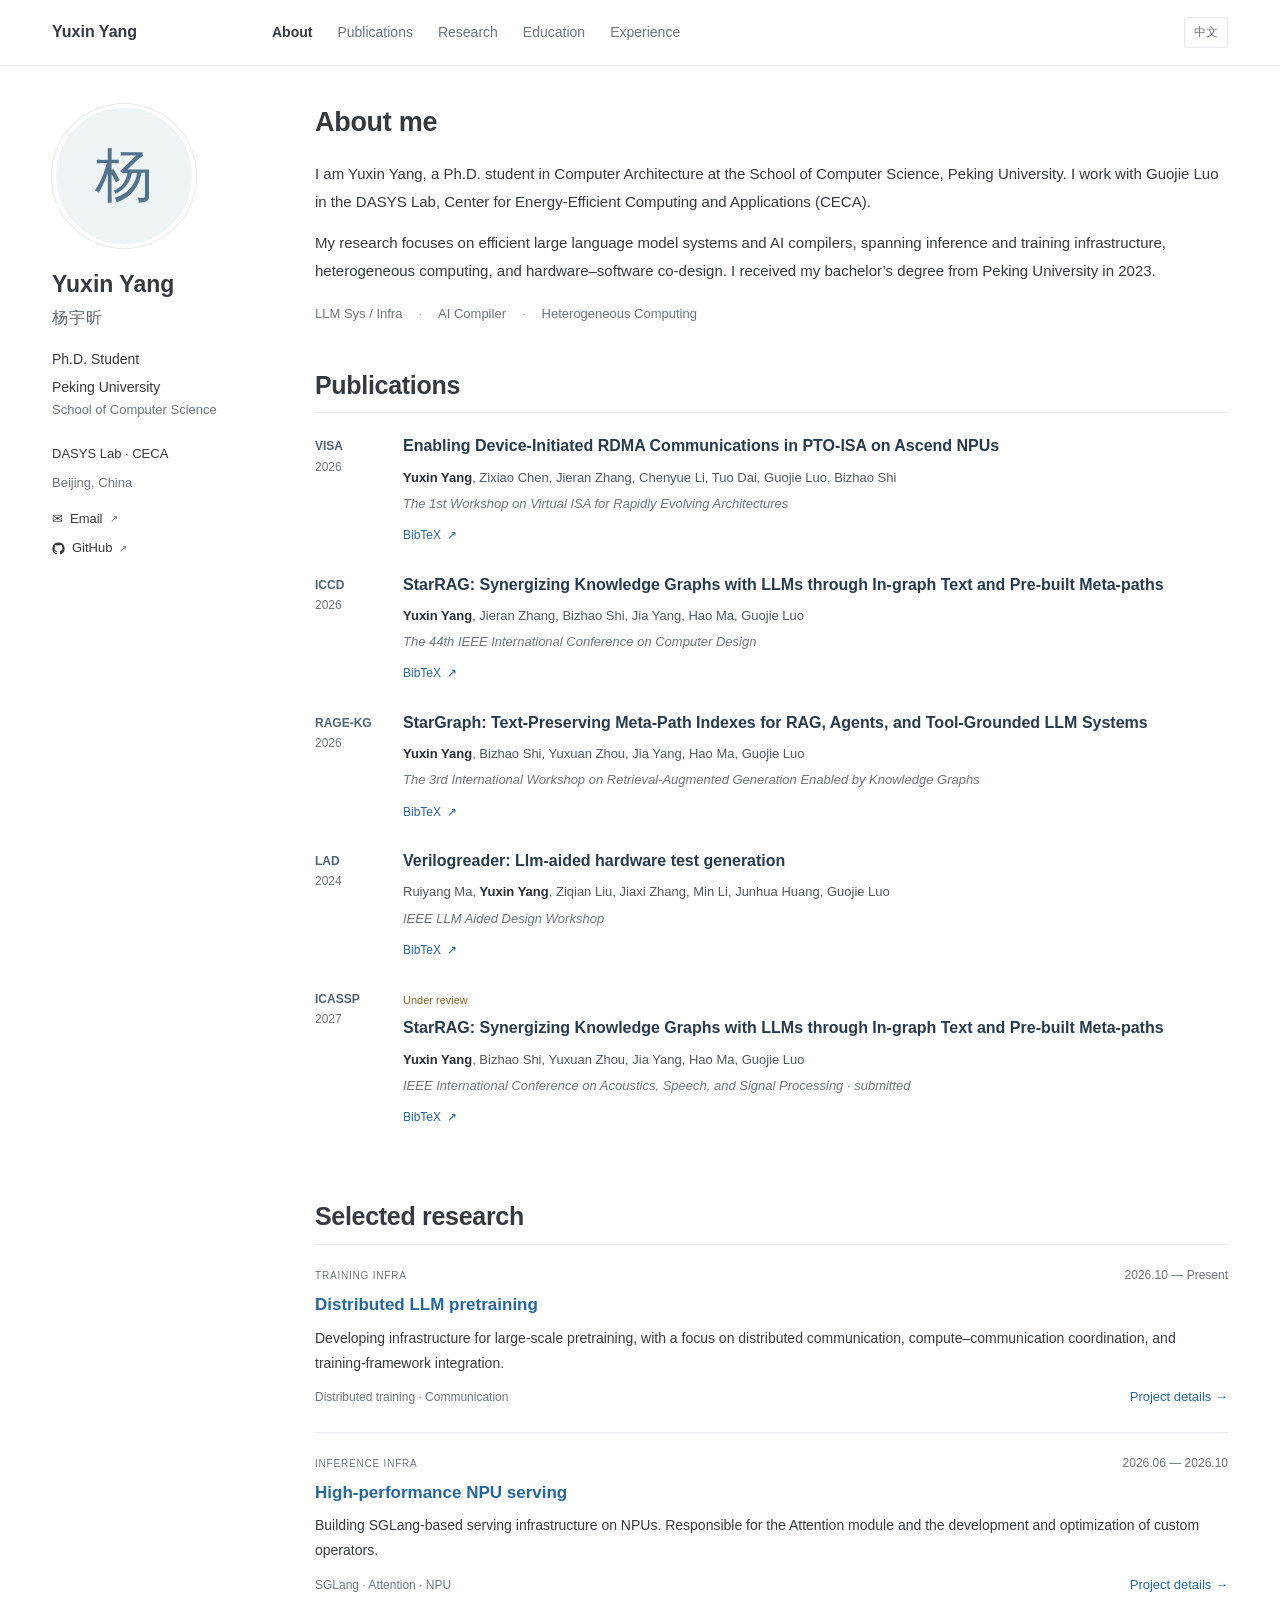
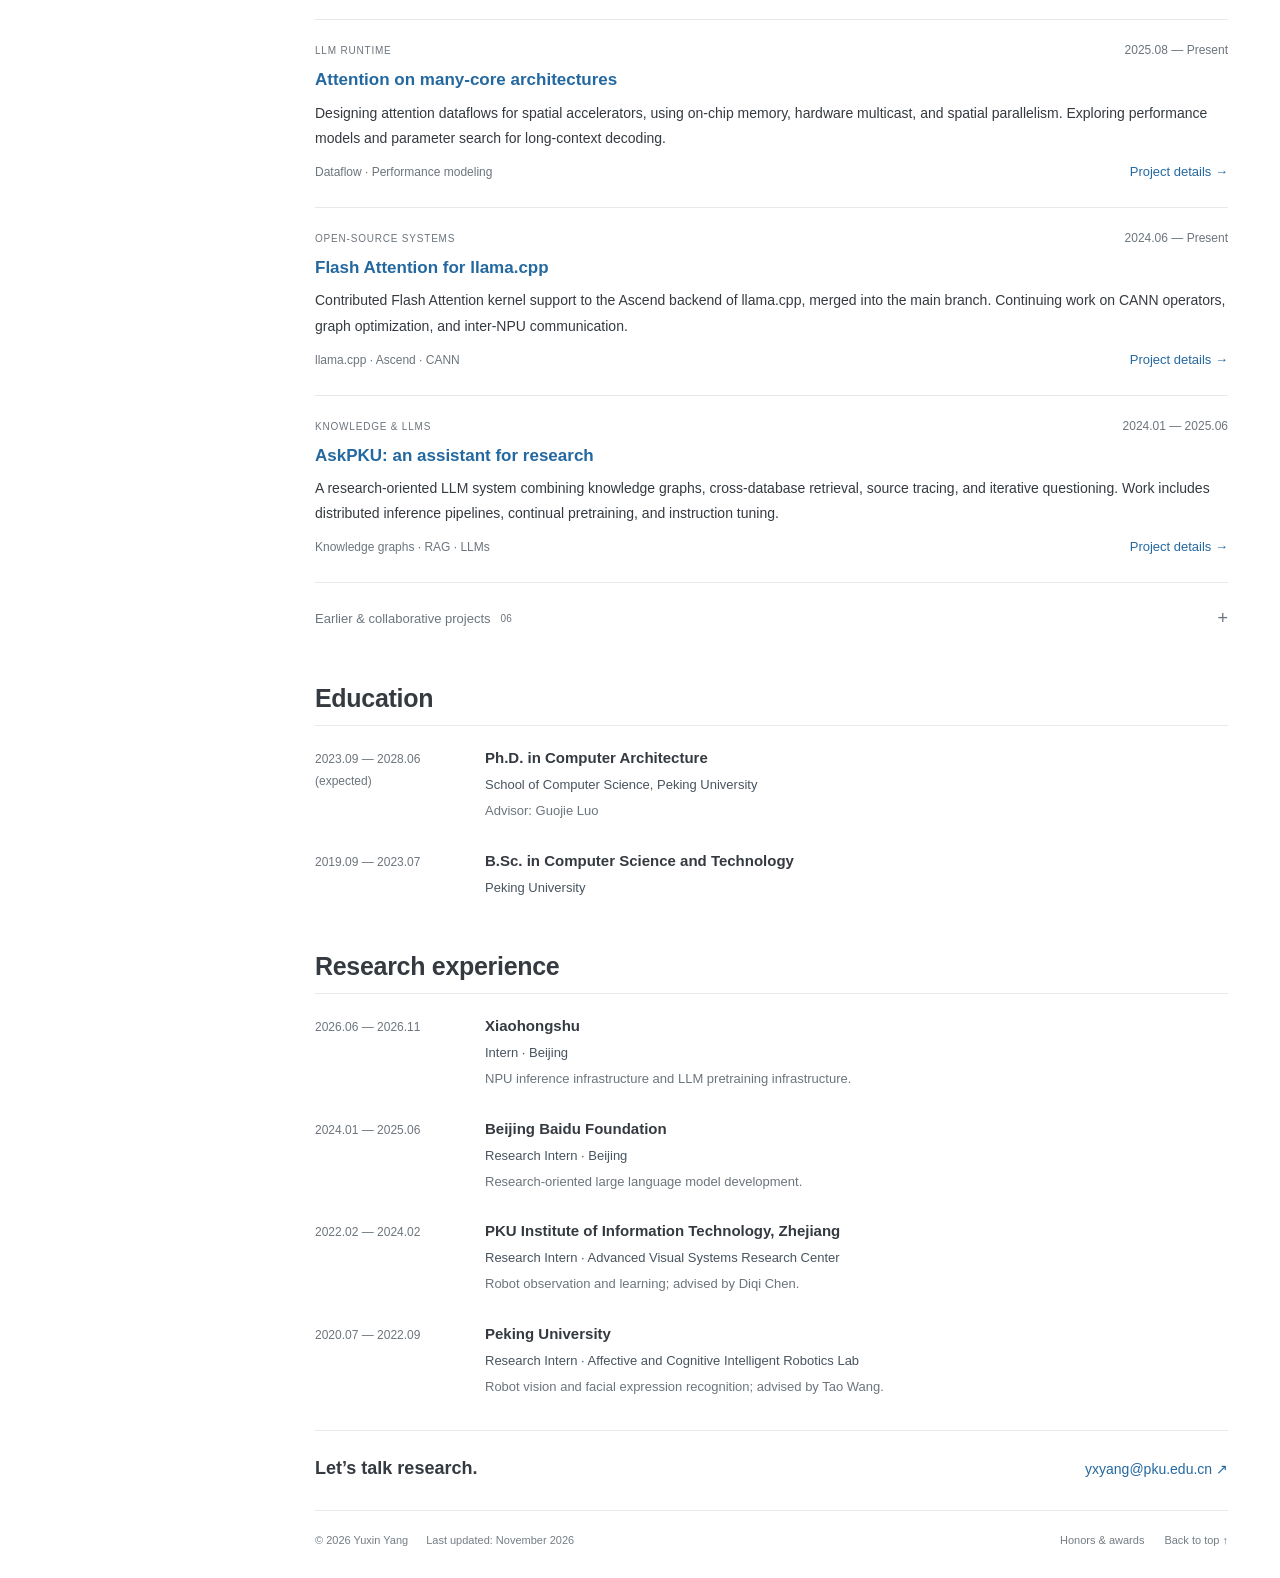
==== commit 0835035f: "Refine academic layout and add research subpages Use a compact academic layout inspired by the suppl" ====
--- a/index.html
+++ b/index.html
@@ -1,13 +1,12 @@
 <!doctype html>
-<html lang="en"><head><meta charset="utf-8"><meta name="viewport" content="width=device-width, initial-scale=1"><meta name="theme-color" content="#8b2f3c"><title>Yuxin Yang · 杨宇昕 | Peking University</title><meta name="description" content="Yuxin Yang (杨宇昕), Ph.D. student at Peking University. Research in LLM systems, AI compilers, NPU inference and distributed training."><meta property="og:title" content="Yuxin Yang · Academic Homepage"><meta property="og:description" content="LLM Systems & AI Compilers · Peking University"><meta property="og:type" content="website"><meta property="og:url" content="https://yxyang1111.github.io/"><link rel="canonical" href="https://yxyang1111.github.io/"><link rel="icon" href="favicon.svg" type="image/svg+xml"><link rel="stylesheet" href="styles.css"><script defer src="script.js"></script></head>
-<body><a class="skip-link" href="#main"><span data-en="Skip to content" data-zh="跳至正文" >Skip to content</span></a><header class="site-header"><div class="header-inner"><a href="#about" class="brand" aria-label="Yuxin Yang homepage"><span class="brand-mark">yy.</span><span>Yuxin Yang</span></a><nav aria-label="Main navigation"><a href="#about"><span data-en="About" data-zh="关于" >About</span></a><a href="#publications"><span data-en="Publications" data-zh="论文" >Publications</span></a><a href="#research"><span data-en="Research" data-zh="研究" >Research</span></a><a href="#experience"><span data-en="Experience" data-zh="经历" >Experience</span></a></nav><button id="language-toggle" type="button" aria-label="Switch to Chinese">中文 <span aria-hidden="true">↗</span></button></div></header>
+<html lang="en"><head><meta charset="utf-8"><meta name="viewport" content="width=device-width, initial-scale=1"><meta name="theme-color" content="#ffffff"><title>Yuxin Yang · 杨宇昕 | Peking University</title><meta name="description" content="Yuxin Yang (杨宇昕), Ph.D. student at Peking University. Research in LLM systems, AI compilers, NPU inference and distributed training."><meta property="og:title" content="Yuxin Yang · Academic Homepage"><meta property="og:description" content="LLM Systems & AI Compilers · Peking University"><meta property="og:type" content="website"><meta property="og:url" content="https://yxyang1111.github.io/"><link rel="canonical" href="https://yxyang1111.github.io/"><link rel="icon" href="favicon.svg" type="image/svg+xml"><link rel="stylesheet" href="styles.css"><script defer src="script.js"></script></head>
+<body><a class="skip-link" href="#main"><span data-en="Skip to content" data-zh="跳至正文" >Skip to content</span></a><header class="site-header"><div class="header-inner"><a href="#about" class="brand" aria-label="Yuxin Yang homepage"><span>Yuxin Yang</span></a><nav aria-label="Main navigation"><a href="#about"><span data-en="About" data-zh="关于" >About</span></a><a href="#publications"><span data-en="Publications" data-zh="论文" >Publications</span></a><a href="#research"><span data-en="Research" data-zh="研究" >Research</span></a><a href="#education"><span data-en="Education" data-zh="教育" >Education</span></a><a href="#experience"><span data-en="Experience" data-zh="经历" >Experience</span></a></nav><button id="language-toggle" type="button" aria-label="Switch to Chinese">中文 <span aria-hidden="true">↗</span></button></div></header>
 <div class="page-layout"><aside class="profile"><div class="monogram" aria-hidden="true"><div class="orb orb-one"></div><div class="orb orb-two"></div><span>杨</span><div class="monogram-caption">YUXIN YANG</div></div><div class="identity"><h2>Yuxin Yang</h2><p class="chinese-name">杨宇昕</p><p data-en="Ph.D. Student" data-zh="博士研究生" class=profile-role>Ph.D. Student</p><p data-en="Peking University" data-zh="北京大学" class=affiliation>Peking University</p><p data-en="School of Computer Science" data-zh="计算机学院" class=school>School of Computer Science</p></div><div class="profile-rule"></div><p class="lab">DASYS Lab · CECA</p><p class="location"><span data-en="Beijing, China" data-zh="中国 · 北京" >Beijing, China</span></p><div class="profile-links"><a href="mailto:yxyang@pku.edu.cn"><span aria-hidden="true">✉</span> Email <span aria-hidden="true">↗</span></a><a href="https://github.com/yxyang1111" target="_blank" rel="noopener noreferrer"><svg aria-hidden="true" viewBox="0 0 24 24"><path fill="currentColor" d="M12 .8a11.2 11.2 0 0 0-3.54 21.83c.56.1.77-.24.77-.54v-2.1c-3.13.68-3.79-1.33-3.79-1.33-.51-1.3-1.25-1.65-1.25-1.65-1.02-.7.08-.69.08-.69 1.13.08 1.72 1.16 1.72 1.16 1 1.72 2.63 1.22 3.27.93.1-.72.4-1.22.71-1.5-2.5-.29-5.12-1.25-5.12-5.55 0-1.23.44-2.23 1.15-3.02-.11-.28-.5-1.43.11-2.98 0 0 .95-.3 3.08 1.16a10.7 10.7 0 0 1 5.61 0c2.14-1.45 3.08-1.16 3.08-1.16.61 1.55.23 2.7.11 2.98.72.79 1.15 1.79 1.15 3.02 0 4.31-2.63 5.26-5.14 5.54.4.35.76 1.03.76 2.08v3.11c0 .3.2.65.78.54A11.2 11.2 0 0 0 12 .8Z"/></svg> GitHub <span aria-hidden="true">↗</span></a></div><p class="sidebar-note"><span data-en="Efficient computation. Intelligent systems." data-zh="高效计算，智能系统。" >Efficient computation. Intelligent systems.</span></p></aside>
-<main id="main"><section id="about" class="hero"><div class="hero-kicker"><span class="small-line"></span><span data-en="RESEARCH · SYSTEMS · INTELLIGENCE" data-zh="研究 · 系统 · 智能" >RESEARCH · SYSTEMS · INTELLIGENCE</span></div><h1>LLM Systems <span class="amp">&</span><br>AI Compilers<span class="period">.</span></h1>
+<main id="main"><section id="about" class="hero"><h1 data-en="About me" data-zh="关于我" >About me</h1>
 <p data-en="I am Yuxin Yang, a Ph.D. student in Computer Architecture at the School of Computer Science, Peking University. I work with Guojie Luo in the DASYS Lab, Center for Energy-Efficient Computing and Applications (CECA)." data-zh="我是杨宇昕，北京大学计算机学院计算机系统结构专业博士研究生，导师为罗国杰。我在高能效计算与应用中心（CECA）的智能异构系统（DASYS）实验室开展研究。" class=intro>I am Yuxin Yang, a Ph.D. student in Computer Architecture at the School of Computer Science, Peking University. I work with Guojie Luo in the DASYS Lab, Center for Energy-Efficient Computing and Applications (CECA).</p>
 <p data-en="My research focuses on efficient large language model systems and AI compilers, spanning inference and training infrastructure, heterogeneous computing, and hardware–software co-design. I received my bachelor’s degree from Peking University in 2023." data-zh="我的研究聚焦大语言模型系统与 AI 编译器，涵盖推理与训练基础设施、异构计算及软硬件协同设计。我于 2023 年获得北京大学学士学位。" class=about-text>My research focuses on efficient large language model systems and AI compilers, spanning inference and training infrastructure, heterogeneous computing, and hardware–software co-design. I received my bachelor’s degree from Peking University in 2023.</p>
-<a class="text-link" href="#publications"><span data-en="Explore my research" data-zh="查看研究成果" >Explore my research</span> <span aria-hidden="true">↘</span></a>
 <div class="research-topics" aria-label="Research interests"><span>LLM Sys / Infra</span><span>AI Compiler</span><span><span data-en="Heterogeneous Computing" data-zh="异构计算" >Heterogeneous Computing</span></span></div></section>
-<section id="publications" class="section"><div class="section-heading"><span class="section-number">01</span><h2 data-en="Publications &amp; manuscripts" data-zh="论文与稿件" >Publications &amp; manuscripts</h2></div><p class="section-note"><span data-en="Conference and workshop papers, with manuscripts under review listed separately." data-zh="会议与研讨会论文；在投稿件单独标注。" >Conference and workshop papers, with manuscripts under review listed separately.</span></p><div class="publication-tools"><div class="filters" role="group" aria-label="Publication type"><button type="button" class="filter active" data-filter="all" aria-pressed="true"><span data-en="All" data-zh="全部" >All</span></button><button type="button" class="filter" data-filter="published" aria-pressed="false"><span data-en="Papers" data-zh="会议论文" >Papers</span></button><button type="button" class="filter" data-filter="review" aria-pressed="false"><span data-en="Under review" data-zh="在投" >Under review</span></button></div><label class="search"><span aria-hidden="true">⌕</span><input id="publication-search" type="search" aria-label="Search publications" placeholder="Search publications…" data-placeholder-en="Search publications…" data-placeholder-zh="搜索论文…"></label></div><div id="publication-list"><article class="publication" data-kind="published">
+<section id="publications" class="section"><div class="section-heading"><h2 data-en="Publications" data-zh="论文" >Publications</h2></div><div id="publication-list"><article class="publication" data-kind="published">
       <div class="pub-label"><span>VISA</span><span>2026</span></div>
       <div class="pub-body"><h3>Enabling Device-Initiated RDMA Communications in PTO-ISA on Ascend NPUs</h3><p class="authors"><strong>Yuxin Yang</strong>, Zixiao Chen, Jieran Zhang, Chenyue Li, Tuo Dai, Guojie Luo, Bizhao Shi</p>
       <p class="venue">The 1st Workshop on Virtual ISA for Rapidly Evolving Architectures</p>
@@ -52,12 +51,9 @@
   author = {Yang, Yuxin and Shi, Bizhao and Zhou, Yuxuan and Yang, Jia and Ma, Hao and Luo, Guojie},
   note = {Submitted to ICASSP 2027; under review as of November 2026},
   year = {2026}
-}</pre><button type="button" class="copy-citation"><span data-en="Copy citation" data-zh="复制引用" >Copy citation</span></button></div></details></div></article></div><p id="no-results" hidden><span data-en="No matching publications. Try another keyword." data-zh="没有找到相关论文，请尝试其他关键词。" >No matching publications. Try another keyword.</span></p><p id="publication-count" class="sr-only" role="status" aria-live="polite"></p></section>
-<section id="research" class="section"><div class="section-heading"><span class="section-number">02</span><h2 data-en="Selected research" data-zh="代表性研究" >Selected research</h2></div><article class="project"><div class="project-top"><span class="eyebrow">TRAINING INFRA</span><span data-en="2026.10 — Present" data-zh="2026.10 — 至今" class=project-date>2026.10 — Present</span></div><div class="project-title"><span>01</span><h3 data-en="Distributed LLM pretraining" data-zh="大模型预训练基础设施" >Distributed LLM pretraining</h3></div><p data-en="Developing infrastructure for large-scale pretraining, with a focus on distributed communication, compute–communication coordination, and training-framework integration." data-zh="面向大模型规模化预训练，研发高性能分布式训练基础设施，负责通信方案设计与实现、计算通信协同优化和训练框架接入。" >Developing infrastructure for large-scale pretraining, with a focus on distributed communication, compute–communication coordination, and training-framework integration.</p><span data-en="Distributed training · Communication" data-zh="分布式训练 · 通信优化" class=project-tags>Distributed training · Communication</span></article><article class="project"><div class="project-top"><span class="eyebrow">INFERENCE INFRA</span><span data-en="2026.06 — 2026.10" data-zh="2026.06 — 2026.10" class=project-date>2026.06 — 2026.10</span></div><div class="project-title"><span>02</span><h3 data-en="High-performance NPU serving" data-zh="NPU 高性能推理服务" >High-performance NPU serving</h3></div><p data-en="Building SGLang-based serving infrastructure on NPUs. Responsible for the Attention module and the development and optimization of custom operators." data-zh="基于 SGLang 建设 NPU 高性能推理服务框架，覆盖模型适配、KV Cache 与分布式推理；负责 Attention 模块和自定义算子的开发与优化。" >Building SGLang-based serving infrastructure on NPUs. Responsible for the Attention module and the development and optimization of custom operators.</p><span data-en="SGLang · Attention · NPU" data-zh="SGLang · Attention · NPU" class=project-tags>SGLang · Attention · NPU</span></article><article class="project"><div class="project-top"><span class="eyebrow">LLM RUNTIME</span><span data-en="2025.08 — Present" data-zh="2025.08 — 至今" class=project-date>2025.08 — Present</span></div><div class="project-title"><span>03</span><h3 data-en="Attention on many-core architectures" data-zh="众核架构上的注意力推理优化" >Attention on many-core architectures</h3></div><p data-en="Designing attention dataflows for spatial accelerators, using on-chip memory, hardware multicast, and spatial parallelism. Exploring performance models and parameter search for long-context decoding." data-zh="面向空间加速器设计高效注意力数据流，利用片上存储、硬件多播与空间并行能力，通过性能建模与参数搜索优化长序列解码。" >Designing attention dataflows for spatial accelerators, using on-chip memory, hardware multicast, and spatial parallelism. Exploring performance models and parameter search for long-context decoding.</p><span data-en="Dataflow · Performance modeling" data-zh="数据流 · 性能建模" class=project-tags>Dataflow · Performance modeling</span></article><article class="project"><div class="project-top"><span class="eyebrow">OPEN-SOURCE SYSTEMS</span><span data-en="2024.06 — Present" data-zh="2024.06 — 至今" class=project-date>2024.06 — Present</span></div><div class="project-title"><span>04</span><h3 data-en="Flash Attention for llama.cpp" data-zh="llama.cpp 的 Flash Attention 优化" >Flash Attention for llama.cpp</h3></div><p data-en="Contributed Flash Attention kernel support to the Ascend backend of llama.cpp, merged into the main branch. Continuing work on CANN operators, graph optimization, and inter-NPU communication." data-zh="为 llama.cpp 的 Ascend 后端实现 Flash Attention 内核支持，相关工作已合并主分支。持续探索 CANN 算子定制、图优化与 NPU 间通信。" >Contributed Flash Attention kernel support to the Ascend backend of llama.cpp, merged into the main branch. Continuing work on CANN operators, graph optimization, and inter-NPU communication.</p><span data-en="llama.cpp · Ascend · CANN" data-zh="llama.cpp · Ascend · CANN" class=project-tags>llama.cpp · Ascend · CANN</span></article><article class="project"><div class="project-top"><span class="eyebrow">KNOWLEDGE & LLMS</span><span data-en="2024.01 — 2025.06" data-zh="2024.01 — 2025.06" class=project-date>2024.01 — 2025.06</span></div><div class="project-title"><span>05</span><h3 data-en="AskPKU: an assistant for research" data-zh="AskPKU（小北）：科研智能助手" >AskPKU: an assistant for research</h3></div><p data-en="A research-oriented LLM system combining knowledge graphs, cross-database retrieval, source tracing, and iterative questioning. Work includes distributed inference pipelines, continual pretraining, and instruction tuning." data-zh="面向科研构建融合知识图谱、跨库检索、来源追溯与递进式追问的 LLM 系统，参与分布式流水线推理、持续预训练与指令微调。" >A research-oriented LLM system combining knowledge graphs, cross-database retrieval, source tracing, and iterative questioning. Work includes distributed inference pipelines, continual pretraining, and instruction tuning.</p><span data-en="Knowledge graphs · RAG · LLMs" data-zh="知识图谱 · RAG · LLMs" class=project-tags>Knowledge graphs · RAG · LLMs</span></article><details class="more-projects"><summary><span data-en="Earlier &amp; collaborative projects" data-zh="早期与合作项目" >Earlier &amp; collaborative projects</span> <span class="count">06</span><span class="plus" aria-hidden="true">+</span></summary><div class="more-projects-body"><article class="compact-project"><span class="mono muted">2024.09 — 2025.11</span><h3 data-en="Edge deployment for lunar-image processing" data-zh="月面图像处理的边缘部署" >Edge deployment for lunar-image processing</h3><p data-en="Ported a PyTorch image-processing pipeline to an edge inference platform, including model-format compatibility and custom-operator adaptation." data-zh="将 PyTorch 图像处理流水线移植至边缘推理平台，完成模型格式兼容性处理与自定义算子适配。" >Ported a PyTorch image-processing pipeline to an edge inference platform, including model-format compatibility and custom-operator adaptation.</p></article><article class="compact-project"><span class="mono muted">2023.11 — 2024.10</span><h3 data-en="Human-in-the-loop long-form generation" data-zh="人机协同长文生成" >Human-in-the-loop long-form generation</h3><p data-en="Built a staged writing workflow with structure planning, outlining, chapter generation, and iterative feedback in Streamlit." data-zh="基于 Streamlit 实现结构规划、大纲细化、分章节生成与反馈迭代的长文写作流程。" >Built a staged writing workflow with structure planning, outlining, chapter generation, and iterative feedback in Streamlit.</p></article><article class="compact-project"><span class="mono muted">2023.08 — 2024.08</span><h3 data-en="Few-shot industrial visual inspection" data-zh="小样本工业视觉检测" >Few-shot industrial visual inspection</h3><p data-en="Combined YOLOv9, VM-UNet, and OCR for multi-task inspection, with synthetic-data generation and data augmentation." data-zh="结合 YOLOv9、VM-UNet 与 OCR 构建多任务检测流程，使用合成数据与数据增强缓解小样本问题。" >Combined YOLOv9, VM-UNet, and OCR for multi-task inspection, with synthetic-data generation and data augmentation.</p></article><article class="compact-project"><span class="mono muted">2022.12 — 2023.06</span><h3 data-en="Reliability of deep neural networks" data-zh="深度神经网络可靠性" >Reliability of deep neural networks</h3><p data-en="Studied bit-flip fault injection in weights and intermediate activations to evaluate model reliability under hardware errors." data-zh="对权重和中间输出开展位反转故障注入，分析硬件错误下的模型可靠性及差异化敏感性。" >Studied bit-flip fault injection in weights and intermediate activations to evaluate model reliability under hardware errors.</p></article><article class="compact-project"><span class="mono muted">2022.09 — 2023.10</span><h3 data-en="LLM fine-tuning and retrieval augmentation" data-zh="大语言模型微调与检索增强" >LLM fine-tuning and retrieval augmentation</h3><p data-en="Explored parameter-efficient fine-tuning, continual pretraining, and knowledge-graph-assisted retrieval for domain question answering." data-zh="研究参数高效微调、持续预训练与知识图谱辅助检索，构建垂直领域问答流水线。" >Explored parameter-efficient fine-tuning, continual pretraining, and knowledge-graph-assisted retrieval for domain question answering.</p></article><article class="compact-project"><span class="mono muted">2021.09 — 2022.07</span><h3 data-en="Color and artifact correction in face synthesis" data-zh="人脸合成中的色差与伪影改进" >Color and artifact correction in face synthesis</h3><p data-en="Studied shape fitting, Poisson editing, and attention-based reconstruction to improve image and video consistency." data-zh="研究形状拟合、泊松编辑与注意力重建，改善图像及视频中的色差与伪影。" >Studied shape fitting, Poisson editing, and attention-based reconstruction to improve image and video consistency.</p></article></div></details></section>
-<section id="education" class="section"><div class="section-heading"><span class="section-number">03</span><h2 data-en="Education" data-zh="教育背景" >Education</h2></div><article class="timeline-item"><div class="timeline-date">2023.09 — 2028.06<br><span data-en="(expected)" data-zh="（预计）" >(expected)</span></div><div><h3 data-en="Ph.D. in Computer Architecture" data-zh="计算机系统结构 · 博士" >Ph.D. in Computer Architecture</h3><p data-en="School of Computer Science, Peking University" data-zh="北京大学计算机学院" class=role>School of Computer Science, Peking University</p><p data-en="Advisor: Guojie Luo" data-zh="导师：罗国杰" >Advisor: Guojie Luo</p></div></article><article class="timeline-item"><div class="timeline-date">2019.09 — 2023.07</div><div><h3 data-en="B.Sc. in Computer Science and Technology" data-zh="计算机科学与技术 · 学士" >B.Sc. in Computer Science and Technology</h3><p data-en="Peking University" data-zh="北京大学" class=role>Peking University</p></div></article></section>
-<section id="experience" class="section"><div class="section-heading"><span class="section-number">04</span><h2 data-en="Research experience" data-zh="研究经历" >Research experience</h2></div><article class="timeline-item"><div class="timeline-date">2026.06 — 2026.11</div><div><h3 data-en="Xiaohongshu" data-zh="小红书（书行科技）" >Xiaohongshu</h3><p data-en="Intern · Beijing" data-zh="实习生 · 北京" class=role>Intern · Beijing</p><p data-en="NPU inference infrastructure and LLM pretraining infrastructure." data-zh="NPU 推理基础设施与大语言模型预训练基础设施。" >NPU inference infrastructure and LLM pretraining infrastructure.</p></div></article><article class="timeline-item"><div class="timeline-date">2024.01 — 2025.06</div><div><h3 data-en="Beijing Baidu Foundation" data-zh="北京百度公益基金会" >Beijing Baidu Foundation</h3><p data-en="Research Intern · Beijing" data-zh="研究实习生 · 北京" class=role>Research Intern · Beijing</p><p data-en="Research-oriented large language model development." data-zh="科研用大语言模型研发。" >Research-oriented large language model development.</p></div></article><article class="timeline-item"><div class="timeline-date">2022.02 — 2024.02</div><div><h3 data-en="PKU Institute of Information Technology, Zhejiang" data-zh="浙江省北大信息技术高等研究院" >PKU Institute of Information Technology, Zhejiang</h3><p data-en="Research Intern · Advanced Visual Systems Research Center" data-zh="研究实习生 · 先进视觉系统（AVS）研究中心" class=role>Research Intern · Advanced Visual Systems Research Center</p><p data-en="Robot observation and learning; advised by Diqi Chen." data-zh="机器人观察和学习；指导老师：陈迪琦博士。" >Robot observation and learning; advised by Diqi Chen.</p></div></article><article class="timeline-item"><div class="timeline-date">2020.07 — 2022.09</div><div><h3 data-en="Peking University" data-zh="北京大学信息科学技术学院" >Peking University</h3><p data-en="Research Intern · Affective and Cognitive Intelligent Robotics Lab" data-zh="研究实习生 · 情感与认知智能机器人实验室" class=role>Research Intern · Affective and Cognitive Intelligent Robotics Lab</p><p data-en="Robot vision and facial expression recognition; advised by Tao Wang." data-zh="机器人视觉与表情识别；指导老师：王韬教授。" >Robot vision and facial expression recognition; advised by Tao Wang.</p></div></article></section>
-<section id="honors" class="section"><div class="section-heading"><span class="section-number">05</span><h2 data-en="Honors &amp; awards" data-zh="荣誉奖励" >Honors &amp; awards</h2></div><ul class="awards"><li><span class="award-date">2025.09</span><span data-en="Ubiquant Scholarship, School of Computer Science, PKU" data-zh="北京大学计算机学院九坤奖学金" >Ubiquant Scholarship, School of Computer Science, PKU</span></li><li><span class="award-date">2021.01</span><span data-en="Outstanding Research Award, Peking University" data-zh="北京大学优秀科研奖" >Outstanding Research Award, Peking University</span></li><li><span class="award-date">2021.01</span><span data-en="Third-Class Scholarship, Peking University" data-zh="北京大学三等奖学金" >Third-Class Scholarship, Peking University</span></li></ul></section>
-<section id="service" class="section"><div class="section-heading"><span class="section-number">06</span><h2 data-en="Academic service" data-zh="学术服务" >Academic service</h2></div><div class="service-grid"><div><h3 data-en="Reviewing" data-zh="学术审稿" >Reviewing</h3><p>AAAI 2026<br>IEEE JETCAS<br>ACM TODAES</p></div><div><h3 data-en="Teaching" data-zh="教学服务" >Teaching</h3><p data-en="Teaching assistant, Peking University" data-zh="北京大学课程助教" >Teaching assistant, Peking University</p><p data-en="Introduction to Computer Systems; Algorithm Design and Analysis" data-zh="计算机系统导论；算法设计与分析" >Introduction to Computer Systems; Algorithm Design and Analysis</p><span class="mono muted">2020 · 2024</span></div></div></section>
-<section id="skills" class="section"><div class="section-heading"><span class="section-number">07</span><h2 data-en="Tools &amp; beyond" data-zh="技能与兴趣" >Tools &amp; beyond</h2></div><div class="skill-list"><span>C / C++</span><span>Python</span><span>PyTorch</span><span>CUDA</span><span>Chisel</span><span>Verilog</span><span>Git</span><span>LaTeX</span><span>Matlab</span><span>Java</span></div><p data-en="Languages: Mandarin &amp; English. Outside research, I enjoy badminton and cycling." data-zh="语言：普通话、英语。科研之外，我喜欢羽毛球和骑行。" class=section-note>Languages: Mandarin &amp; English. Outside research, I enjoy badminton and cycling.</p></section>
+}</pre><button type="button" class="copy-citation"><span data-en="Copy citation" data-zh="复制引用" >Copy citation</span></button></div></details></div></article></div></section>
+<section id="research" class="section"><div class="section-heading"><h2 data-en="Selected research" data-zh="代表性研究" >Selected research</h2></div><article class="project"><div class="project-top"><span class="eyebrow">TRAINING INFRA</span><span data-en="2026.10 — Present" data-zh="2026.10 — 至今" class=project-date>2026.10 — Present</span></div><div class="project-title"><h3><a href="research-pretraining.html"><span data-en="Distributed LLM pretraining" data-zh="大模型预训练基础设施" >Distributed LLM pretraining</span></a></h3></div><p data-en="Developing infrastructure for large-scale pretraining, with a focus on distributed communication, compute–communication coordination, and training-framework integration." data-zh="面向大模型规模化预训练，研发高性能分布式训练基础设施，负责通信方案设计与实现、计算通信协同优化和训练框架接入。" >Developing infrastructure for large-scale pretraining, with a focus on distributed communication, compute–communication coordination, and training-framework integration.</p><div class="project-bottom"><span data-en="Distributed training · Communication" data-zh="分布式训练 · 通信优化" class=project-tags>Distributed training · Communication</span><a class="project-details" href="research-pretraining.html"><span data-en="Project details" data-zh="项目详情" >Project details</span> →</a></div></article><article class="project"><div class="project-top"><span class="eyebrow">INFERENCE INFRA</span><span data-en="2026.06 — 2026.10" data-zh="2026.06 — 2026.10" class=project-date>2026.06 — 2026.10</span></div><div class="project-title"><h3><a href="research-npu-serving.html"><span data-en="High-performance NPU serving" data-zh="NPU 高性能推理服务" >High-performance NPU serving</span></a></h3></div><p data-en="Building SGLang-based serving infrastructure on NPUs. Responsible for the Attention module and the development and optimization of custom operators." data-zh="基于 SGLang 建设 NPU 高性能推理服务框架，覆盖模型适配、KV Cache 与分布式推理；负责 Attention 模块和自定义算子的开发与优化。" >Building SGLang-based serving infrastructure on NPUs. Responsible for the Attention module and the development and optimization of custom operators.</p><div class="project-bottom"><span data-en="SGLang · Attention · NPU" data-zh="SGLang · Attention · NPU" class=project-tags>SGLang · Attention · NPU</span><a class="project-details" href="research-npu-serving.html"><span data-en="Project details" data-zh="项目详情" >Project details</span> →</a></div></article><article class="project"><div class="project-top"><span class="eyebrow">LLM RUNTIME</span><span data-en="2025.08 — Present" data-zh="2025.08 — 至今" class=project-date>2025.08 — Present</span></div><div class="project-title"><h3><a href="research-manycore.html"><span data-en="Attention on many-core architectures" data-zh="众核架构上的注意力推理优化" >Attention on many-core architectures</span></a></h3></div><p data-en="Designing attention dataflows for spatial accelerators, using on-chip memory, hardware multicast, and spatial parallelism. Exploring performance models and parameter search for long-context decoding." data-zh="面向空间加速器设计高效注意力数据流，利用片上存储、硬件多播与空间并行能力，通过性能建模与参数搜索优化长序列解码。" >Designing attention dataflows for spatial accelerators, using on-chip memory, hardware multicast, and spatial parallelism. Exploring performance models and parameter search for long-context decoding.</p><div class="project-bottom"><span data-en="Dataflow · Performance modeling" data-zh="数据流 · 性能建模" class=project-tags>Dataflow · Performance modeling</span><a class="project-details" href="research-manycore.html"><span data-en="Project details" data-zh="项目详情" >Project details</span> →</a></div></article><article class="project"><div class="project-top"><span class="eyebrow">OPEN-SOURCE SYSTEMS</span><span data-en="2024.06 — Present" data-zh="2024.06 — 至今" class=project-date>2024.06 — Present</span></div><div class="project-title"><h3><a href="research-llama-cpp.html"><span data-en="Flash Attention for llama.cpp" data-zh="llama.cpp 的 Flash Attention 优化" >Flash Attention for llama.cpp</span></a></h3></div><p data-en="Contributed Flash Attention kernel support to the Ascend backend of llama.cpp, merged into the main branch. Continuing work on CANN operators, graph optimization, and inter-NPU communication." data-zh="为 llama.cpp 的 Ascend 后端实现 Flash Attention 内核支持，相关工作已合并主分支。持续探索 CANN 算子定制、图优化与 NPU 间通信。" >Contributed Flash Attention kernel support to the Ascend backend of llama.cpp, merged into the main branch. Continuing work on CANN operators, graph optimization, and inter-NPU communication.</p><div class="project-bottom"><span data-en="llama.cpp · Ascend · CANN" data-zh="llama.cpp · Ascend · CANN" class=project-tags>llama.cpp · Ascend · CANN</span><a class="project-details" href="research-llama-cpp.html"><span data-en="Project details" data-zh="项目详情" >Project details</span> →</a></div></article><article class="project"><div class="project-top"><span class="eyebrow">KNOWLEDGE & LLMS</span><span data-en="2024.01 — 2025.06" data-zh="2024.01 — 2025.06" class=project-date>2024.01 — 2025.06</span></div><div class="project-title"><h3><a href="research-askpku.html"><span data-en="AskPKU: an assistant for research" data-zh="AskPKU（小北）：科研智能助手" >AskPKU: an assistant for research</span></a></h3></div><p data-en="A research-oriented LLM system combining knowledge graphs, cross-database retrieval, source tracing, and iterative questioning. Work includes distributed inference pipelines, continual pretraining, and instruction tuning." data-zh="面向科研构建融合知识图谱、跨库检索、来源追溯与递进式追问的 LLM 系统，参与分布式流水线推理、持续预训练与指令微调。" >A research-oriented LLM system combining knowledge graphs, cross-database retrieval, source tracing, and iterative questioning. Work includes distributed inference pipelines, continual pretraining, and instruction tuning.</p><div class="project-bottom"><span data-en="Knowledge graphs · RAG · LLMs" data-zh="知识图谱 · RAG · LLMs" class=project-tags>Knowledge graphs · RAG · LLMs</span><a class="project-details" href="research-askpku.html"><span data-en="Project details" data-zh="项目详情" >Project details</span> →</a></div></article><details class="more-projects"><summary><span data-en="Earlier &amp; collaborative projects" data-zh="早期与合作项目" >Earlier &amp; collaborative projects</span> <span class="count">06</span><span class="plus" aria-hidden="true">+</span></summary><div class="more-projects-body"><article class="compact-project"><span class="mono muted">2024.09 — 2025.11</span><h3 data-en="Edge deployment for lunar-image processing" data-zh="月面图像处理的边缘部署" >Edge deployment for lunar-image processing</h3><p data-en="Ported a PyTorch image-processing pipeline to an edge inference platform, including model-format compatibility and custom-operator adaptation." data-zh="将 PyTorch 图像处理流水线移植至边缘推理平台，完成模型格式兼容性处理与自定义算子适配。" >Ported a PyTorch image-processing pipeline to an edge inference platform, including model-format compatibility and custom-operator adaptation.</p></article><article class="compact-project"><span class="mono muted">2023.11 — 2024.10</span><h3 data-en="Human-in-the-loop long-form generation" data-zh="人机协同长文生成" >Human-in-the-loop long-form generation</h3><p data-en="Built a staged writing workflow with structure planning, outlining, chapter generation, and iterative feedback in Streamlit." data-zh="基于 Streamlit 实现结构规划、大纲细化、分章节生成与反馈迭代的长文写作流程。" >Built a staged writing workflow with structure planning, outlining, chapter generation, and iterative feedback in Streamlit.</p></article><article class="compact-project"><span class="mono muted">2023.08 — 2024.08</span><h3 data-en="Few-shot industrial visual inspection" data-zh="小样本工业视觉检测" >Few-shot industrial visual inspection</h3><p data-en="Combined YOLOv9, VM-UNet, and OCR for multi-task inspection, with synthetic-data generation and data augmentation." data-zh="结合 YOLOv9、VM-UNet 与 OCR 构建多任务检测流程，使用合成数据与数据增强缓解小样本问题。" >Combined YOLOv9, VM-UNet, and OCR for multi-task inspection, with synthetic-data generation and data augmentation.</p></article><article class="compact-project"><span class="mono muted">2022.12 — 2023.06</span><h3 data-en="Reliability of deep neural networks" data-zh="深度神经网络可靠性" >Reliability of deep neural networks</h3><p data-en="Studied bit-flip fault injection in weights and intermediate activations to evaluate model reliability under hardware errors." data-zh="对权重和中间输出开展位反转故障注入，分析硬件错误下的模型可靠性及差异化敏感性。" >Studied bit-flip fault injection in weights and intermediate activations to evaluate model reliability under hardware errors.</p></article><article class="compact-project"><span class="mono muted">2022.09 — 2023.10</span><h3 data-en="LLM fine-tuning and retrieval augmentation" data-zh="大语言模型微调与检索增强" >LLM fine-tuning and retrieval augmentation</h3><p data-en="Explored parameter-efficient fine-tuning, continual pretraining, and knowledge-graph-assisted retrieval for domain question answering." data-zh="研究参数高效微调、持续预训练与知识图谱辅助检索，构建垂直领域问答流水线。" >Explored parameter-efficient fine-tuning, continual pretraining, and knowledge-graph-assisted retrieval for domain question answering.</p></article><article class="compact-project"><span class="mono muted">2021.09 — 2022.07</span><h3 data-en="Color and artifact correction in face synthesis" data-zh="人脸合成中的色差与伪影改进" >Color and artifact correction in face synthesis</h3><p data-en="Studied shape fitting, Poisson editing, and attention-based reconstruction to improve image and video consistency." data-zh="研究形状拟合、泊松编辑与注意力重建，改善图像及视频中的色差与伪影。" >Studied shape fitting, Poisson editing, and attention-based reconstruction to improve image and video consistency.</p></article></div></details></section>
+<section id="education" class="section"><div class="section-heading"><h2 data-en="Education" data-zh="教育背景" >Education</h2></div><article class="timeline-item"><div class="timeline-date">2023.09 — 2028.06<br><span data-en="(expected)" data-zh="（预计）" >(expected)</span></div><div><h3 data-en="Ph.D. in Computer Architecture" data-zh="计算机系统结构 · 博士" >Ph.D. in Computer Architecture</h3><p data-en="School of Computer Science, Peking University" data-zh="北京大学计算机学院" class=role>School of Computer Science, Peking University</p><p data-en="Advisor: Guojie Luo" data-zh="导师：罗国杰" >Advisor: Guojie Luo</p></div></article><article class="timeline-item"><div class="timeline-date">2019.09 — 2023.07</div><div><h3 data-en="B.Sc. in Computer Science and Technology" data-zh="计算机科学与技术 · 学士" >B.Sc. in Computer Science and Technology</h3><p data-en="Peking University" data-zh="北京大学" class=role>Peking University</p></div></article></section>
+<section id="experience" class="section"><div class="section-heading"><h2 data-en="Research experience" data-zh="研究经历" >Research experience</h2></div><article class="timeline-item"><div class="timeline-date">2026.06 — 2026.11</div><div><h3 data-en="Xiaohongshu" data-zh="小红书（书行科技）" >Xiaohongshu</h3><p data-en="Intern · Beijing" data-zh="实习生 · 北京" class=role>Intern · Beijing</p><p data-en="NPU inference infrastructure and LLM pretraining infrastructure." data-zh="NPU 推理基础设施与大语言模型预训练基础设施。" >NPU inference infrastructure and LLM pretraining infrastructure.</p></div></article><article class="timeline-item"><div class="timeline-date">2024.01 — 2025.06</div><div><h3 data-en="Beijing Baidu Foundation" data-zh="北京百度公益基金会" >Beijing Baidu Foundation</h3><p data-en="Research Intern · Beijing" data-zh="研究实习生 · 北京" class=role>Research Intern · Beijing</p><p data-en="Research-oriented large language model development." data-zh="科研用大语言模型研发。" >Research-oriented large language model development.</p></div></article><article class="timeline-item"><div class="timeline-date">2022.02 — 2024.02</div><div><h3 data-en="PKU Institute of Information Technology, Zhejiang" data-zh="浙江省北大信息技术高等研究院" >PKU Institute of Information Technology, Zhejiang</h3><p data-en="Research Intern · Advanced Visual Systems Research Center" data-zh="研究实习生 · 先进视觉系统（AVS）研究中心" class=role>Research Intern · Advanced Visual Systems Research Center</p><p data-en="Robot observation and learning; advised by Diqi Chen." data-zh="机器人观察和学习；指导老师：陈迪琦博士。" >Robot observation and learning; advised by Diqi Chen.</p></div></article><article class="timeline-item"><div class="timeline-date">2020.07 — 2022.09</div><div><h3 data-en="Peking University" data-zh="北京大学信息科学技术学院" >Peking University</h3><p data-en="Research Intern · Affective and Cognitive Intelligent Robotics Lab" data-zh="研究实习生 · 情感与认知智能机器人实验室" class=role>Research Intern · Affective and Cognitive Intelligent Robotics Lab</p><p data-en="Robot vision and facial expression recognition; advised by Tao Wang." data-zh="机器人视觉与表情识别；指导老师：王韬教授。" >Robot vision and facial expression recognition; advised by Tao Wang.</p></div></article></section>
 <section id="contact" class="contact-section"><div><span class="eyebrow"><span data-en="GET IN TOUCH" data-zh="联系我" >GET IN TOUCH</span></span><h2 data-en="Let’s talk research." data-zh="欢迎交流研究。" >Let’s talk research.</h2></div><a href="mailto:yxyang@pku.edu.cn">yxyang@pku.edu.cn <span aria-hidden="true">↗</span></a></section>
-<footer><span>© 2026 Yuxin Yang</span><span><span data-en="Last updated: November 2026" data-zh="更新于 2026 年 11 月" >Last updated: November 2026</span></span><a href="#about"><span data-en="Back to top" data-zh="返回顶部" >Back to top</span> ↑</a></footer></main></div><div id="toast" role="status" aria-live="polite" hidden></div><noscript><p class="noscript-note">This page is readable without JavaScript. Enable JavaScript to use language switching, search, and citation copying.</p></noscript></body></html>+<footer><span>© 2026 Yuxin Yang</span><span><span data-en="Last updated: November 2026" data-zh="更新于 2026 年 11 月" >Last updated: November 2026</span></span><div class="footer-links"><a href="honors.html"><span data-en="Honors &amp; awards" data-zh="荣誉奖励" >Honors &amp; awards</span></a><a href="#about"><span data-en="Back to top" data-zh="返回顶部" >Back to top</span> ↑</a></div></footer></main></div><div id="toast" role="status" aria-live="polite" hidden></div><noscript><p class="noscript-note">This page is readable without JavaScript. Enable JavaScript to use language switching and citation copying.</p></noscript></body></html>
--- a/styles.css
+++ b/styles.css
@@ -1,13 +1,12 @@
-:root{--paper:#faf9f6;--ink:#242729;--muted:#686b6d;--accent:#8b2f3c;--line:#e3e1da;--soft:#f2ede8;--serif:Georgia,"Times New Roman","Songti SC","Noto Serif CJK SC",serif;--sans:-apple-system,BlinkMacSystemFont,"Segoe UI","PingFang SC","Microsoft YaHei",sans-serif}
-*{box-sizing:border-box}html{scroll-behavior:smooth;scroll-padding-top:112px}body{margin:0;background:var(--paper);color:var(--ink);font:15px/1.75 var(--sans);-webkit-font-smoothing:antialiased}a{color:inherit;text-decoration:none}button,input{font:inherit}button{cursor:pointer}a,button,input,summary{-webkit-tap-highlight-color:transparent}a:focus-visible,button:focus-visible,input:focus-visible,summary:focus-visible{outline:2px solid var(--accent);outline-offset:5px}a:hover{color:var(--accent)}[hidden]{display:none!important}.muted{color:var(--muted)}.mono{font-size:12px;font-variant-numeric:tabular-nums}.sr-only{position:absolute;width:1px;height:1px;overflow:hidden;clip:rect(0,0,0,0)}.skip-link{position:fixed;top:-80px;left:20px;padding:10px 20px;background:var(--accent);color:white;z-index:100}.skip-link:focus{top:10px}
-.site-header{position:sticky;top:0;z-index:20;background:rgba(250,249,246,.96);border-top:3px solid var(--accent);border-bottom:1px solid var(--line);backdrop-filter:blur(12px)}.header-inner{max-width:1200px;margin:auto;padding:0 44px;height:78px;display:flex;align-items:center;gap:30px}.brand{display:flex;align-items:center;gap:13px;font-size:14px;font-weight:600;letter-spacing:.01em}.brand-mark{font:italic 30px var(--serif);color:var(--accent);letter-spacing:-3px;margin-right:4px}.header-inner nav{display:flex;gap:26px;margin-left:auto;font-size:12px;color:#585b5d}.header-inner nav a{position:relative;padding:27px 0}.header-inner nav a[aria-current=true]{color:var(--accent)}.header-inner nav a[aria-current=true]:after{content:"";position:absolute;height:2px;background:var(--accent);left:0;right:0;bottom:18px}#language-toggle{border:1px solid var(--line);padding:6px 11px;background:none;font-size:12px;color:var(--ink);border-radius:4px;white-space:nowrap}#language-toggle:hover{border-color:var(--accent);color:var(--accent)}#language-toggle span{padding-left:6px}
-.page-layout{max-width:1200px;margin:0 auto;padding:65px 44px 0;display:grid;grid-template-columns:230px minmax(0,1fr);gap:76px}.profile{position:sticky;top:132px;align-self:start}.monogram{width:168px;height:186px;position:relative;overflow:hidden;background:#efe7e1;border:1px solid #e7dbd4;display:flex;align-items:center;justify-content:center;margin-bottom:27px}.monogram>span{font:72px var(--serif);color:var(--accent);z-index:1;margin-top:-13px}.orb{position:absolute;border:1px solid #cfb9b1;width:230px;height:230px;border-radius:50%;opacity:.65}.orb-one{left:-140px;top:50px}.orb-two{right:-135px;top:-130px}.monogram:after{content:"";position:absolute;inset:11px;border:1px solid #dacbc3}.monogram-caption{position:absolute;bottom:24px;color:#8c6b66;font-size:8px;letter-spacing:3px}.identity h2{font:32px/1.15 var(--serif);letter-spacing:-.8px;margin:0}.chinese-name{margin:10px 0 22px;color:var(--muted);font-size:17px;letter-spacing:4px}.profile-role{font-size:13px;color:var(--accent);font-weight:600;margin:0 0 7px}.affiliation{font-size:14px;font-weight:600;margin:0}.school{font-size:12px;color:var(--muted);margin:0}.profile-rule{width:34px;height:1px;background:var(--accent);margin:23px 0}.lab{font-size:12px;margin:0 0 1px}.location{font-size:12px;margin:0;color:var(--muted)}.profile-links{display:flex;gap:16px;margin-top:20px;font-size:12px}.profile-links a{display:flex;align-items:center;gap:5px}.profile-links svg{width:13px;height:13px}.profile-links a>span:last-child{color:var(--muted);font-size:10px}.sidebar-note{font:italic 13px/1.7 var(--serif);white-space:pre-line;color:#7d7b77;margin-top:30px}
-main{min-width:0}.hero{padding:3px 0 46px}.hero-kicker,.eyebrow{font-size:10px;letter-spacing:1.7px;font-weight:600;color:var(--accent)}.hero-kicker{display:flex;align-items:center;gap:12px;margin-bottom:22px}.small-line{width:24px;height:1px;background:var(--accent)}h1{font:normal clamp(40px,4.6vw,59px)/1.12 var(--serif);letter-spacing:-1.9px;margin:0 0 28px}.amp{font-style:italic;color:var(--accent)}.period{color:var(--accent)}.intro{font-size:15px;line-height:1.9;margin:0 0 15px}.about-text{font-size:14px;line-height:1.9;color:var(--muted);margin:0 0 20px}.text-link{font-size:12px;color:var(--accent);font-weight:600;display:inline-flex;gap:13px;border-bottom:1px solid #d1b7b7;padding-bottom:3px}.research-topics{display:flex;flex-wrap:wrap;gap:8px;margin-top:29px}.research-topics>span{font-size:10px;letter-spacing:.3px;border:1px solid #deded6;border-radius:3px;padding:4px 10px;color:#646761;background:#f4f4ee}.section{border-top:1px solid var(--line);padding:35px 0 43px;scroll-margin-top:0}.section-heading{display:flex;gap:14px;align-items:baseline;margin:0 0 23px}.section-number{font:11px var(--sans);color:var(--accent);font-variant-numeric:tabular-nums}.section h2{font:normal 29px/1.25 var(--serif);letter-spacing:-.55px;margin:0}.section-note{color:var(--muted);font-size:12px;margin:-9px 0 21px}.publication-tools{display:flex;justify-content:space-between;align-items:center;gap:14px;margin-bottom:12px}.filters{display:flex;gap:4px;flex-shrink:0}.filter{border:0;background:transparent;font-size:11px;color:var(--muted);border-radius:3px;padding:7px 11px}.filter:hover{background:var(--soft)}.filter.active{color:var(--accent);background:#f0e5e5;font-weight:600}.search{display:flex;align-items:center;gap:6px;border-bottom:1px solid var(--line);max-width:180px;padding:4px 0}.search>span{font-size:24px;line-height:1;color:var(--muted)}.search input{width:100%;min-width:0;border:0;background:none;font-size:11px;padding:3px 0;color:var(--ink)}.search input:focus-visible{outline-offset:2px}.publication{display:grid;grid-template-columns:70px minmax(0,1fr);gap:18px;padding:24px 0;border-bottom:1px solid var(--line)}.publication:last-child{border-bottom:none;padding-bottom:0}.pub-label{padding-top:2px;font-size:10px;line-height:1.6;color:var(--accent)}.pub-label>span{display:block;font-weight:700;letter-spacing:.4px}.pub-label>span+span{font-size:12px;font-weight:400;color:#8d8d88;letter-spacing:0;margin-top:3px}.publication h3{font-size:14px;line-height:1.65;font-weight:600;margin:0 0 8px}.authors{font-size:11px;line-height:1.9;margin:0 0 5px;color:var(--muted)}.authors strong{color:var(--ink);font-weight:600}.venue{font:italic 12px/1.65 var(--serif);color:var(--muted);margin:0}.status-badge{display:inline-block;font-size:9px;color:#896022;background:#f4eddd;border:1px solid #e5d7b8;border-radius:3px;padding:1px 6px;letter-spacing:.2px;margin-bottom:8px}.citation{margin-top:10px}.citation summary{display:inline-flex;gap:10px;align-items:center;cursor:pointer;font-size:10px;letter-spacing:.4px;color:var(--accent);list-style:none}.citation summary::-webkit-details-marker{display:none}.citation[open] summary{margin-bottom:8px}.citation-content{background:var(--soft);padding:14px;border-radius:4px}.citation pre{white-space:pre-wrap;overflow-wrap:anywhere;font-size:10px;line-height:1.8;margin:0}.copy-citation{font-size:10px;border:1px solid #c9b4b1;background:transparent;color:var(--accent);border-radius:3px;padding:4px 9px;margin-top:10px}#no-results{padding:24px;font-size:13px;background:var(--soft)}
-.project{padding:22px 0;border-bottom:1px solid var(--line)}.project:first-of-type{padding-top:0}.project-top{display:flex;justify-content:space-between;gap:12px;align-items:center;margin-bottom:10px}.project .eyebrow{font-size:8px;letter-spacing:1.5px}.project-date{font-size:10px;color:#797b7b;white-space:nowrap}.project-title{display:flex;align-items:baseline;gap:11px}.project-title>span{font:italic 14px var(--serif);color:#aea69b}.project h3{font-size:16px;line-height:1.5;margin:0;font-weight:500}.project>p{font-size:12px;line-height:1.9;color:var(--muted);margin:10px 0 11px}.project-tags{font-size:10px;color:var(--accent)}.more-projects{margin-top:20px}.more-projects>summary{display:flex;align-items:center;gap:11px;list-style:none;cursor:pointer;font-size:12px}.more-projects>summary::-webkit-details-marker{display:none}.count{font-size:9px;color:var(--muted);padding:0 5px;border:1px solid var(--line);border-radius:3px}.plus{margin-left:auto;font-size:20px;font-weight:300;color:var(--accent)}.more-projects[open] .plus{transform:rotate(45deg)}.more-projects-body{padding-top:10px}.compact-project{padding:18px 0;border-bottom:1px dashed var(--line)}.compact-project h3{font-size:13px;font-weight:600;margin:5px 0}.compact-project p{font-size:12px;color:var(--muted);margin:0}.compact-project .mono{font-size:10px}.timeline-item{display:grid;grid-template-columns:142px minmax(0,1fr);gap:22px;margin:0 0 25px}.timeline-item:last-child{margin-bottom:0}.timeline-date{font-size:10px;color:#81817b;padding-top:3px;line-height:1.9;font-variant-numeric:tabular-nums}.timeline-item h3{font-size:14px;font-weight:600;margin:0 0 4px;line-height:1.6}.timeline-item p{font-size:12px;color:var(--muted);margin:3px 0;line-height:1.8}.timeline-item .role{color:#41464a;font-size:12px}.awards{list-style:none;padding:0;margin:0}.awards li{display:flex;gap:22px;font-size:12px;margin:16px 0;align-items:baseline}.award-date{font-size:10px;color:#81817b;min-width:58px}.service-grid{display:grid;grid-template-columns:1fr 1.45fr;gap:32px}.service-grid h3{font-size:13px;margin:0 0 10px}.service-grid p{font-size:12px;color:var(--muted);margin:5px 0}.service-grid .mono{font-size:10px}.skill-list{display:flex;flex-wrap:wrap;gap:8px;margin-bottom:24px}.skill-list>span{font-size:11px;border:1px solid var(--line);border-radius:3px;padding:4px 10px;color:#555b5d}.contact-section{display:flex;align-items:center;justify-content:space-between;gap:20px;background:#f0eae4;padding:27px 30px;border-top:2px solid var(--accent);margin-bottom:32px}.contact-section .eyebrow{font-size:8px}.contact-section h2{font:normal 23px var(--serif);margin:6px 0 0}.contact-section>a{font-size:12px;color:var(--accent);white-space:nowrap}.contact-section>a>span{margin-left:8px}footer{display:flex;gap:18px;align-items:center;font-size:9px;color:#80807b;padding-bottom:30px}footer>a{margin-left:auto;white-space:nowrap}#toast{position:fixed;bottom:28px;left:50%;transform:translateX(-50%);background:var(--ink);color:#fff;padding:10px 18px;font-size:12px;box-shadow:0 5px 20px #0002;border-radius:4px;z-index:50;max-width:90vw}.noscript-note{text-align:center;font-size:12px;padding:15px;color:var(--muted)}
-html[lang=zh-CN] h1{letter-spacing:-1.9px}html[lang=zh-CN] .section h2{font-size:25px;letter-spacing:1px}html[lang=zh-CN] .intro{line-height:2.1}html[lang=zh-CN] .hero-kicker{letter-spacing:3px}
-@media(min-width:1400px){.page-layout{padding-top:76px;gap:92px;grid-template-columns:230px minmax(0,1fr)}}
-@media(max-width:1000px){.page-layout{padding:45px 30px 0;gap:42px;grid-template-columns:200px minmax(0,1fr)}.header-inner{padding:0 30px}.publication-tools{flex-wrap:wrap}.search{max-width:none;width:100%}.contact-section{padding:24px;flex-direction:column;align-items:flex-start}.timeline-item{grid-template-columns:115px minmax(0,1fr);gap:15px}}
-@media(max-width:720px){html{scroll-padding-top:120px}.header-inner{height:auto;min-height:66px;padding:12px 22px;gap:15px;flex-wrap:wrap}.brand{font-size:13px}.brand-mark{font-size:26px}.header-inner nav{order:3;flex-basis:100%;margin:0;justify-content:space-between;gap:12px;font-size:11px}.header-inner nav a{padding:4px 0}.header-inner nav a[aria-current=true]:after{bottom:0}#language-toggle{margin-left:auto;padding:4px 8px;font-size:11px}.page-layout{display:block;padding:31px 23px 0}.profile{position:static;display:grid;grid-template-columns:95px minmax(0,1fr);gap:0 21px;padding-bottom:26px;margin-bottom:32px;border-bottom:1px solid var(--line)}.monogram{grid-row:1/5;width:95px;height:117px;margin:0}.monogram>span{font-size:43px;margin-top:-12px}.monogram-caption{font-size:5px;letter-spacing:1.6px;bottom:19px}.monogram:after{inset:7px}.identity h2{font-size:25px}.chinese-name{margin:5px 0 9px;font-size:13px;letter-spacing:2px}.profile-role{font-size:11px;margin:0 0 4px}.affiliation{font-size:12px}.school{font-size:10px}.profile-rule,.sidebar-note,.location{display:none}.lab{font-size:10px;grid-column:2;margin-top:8px}.profile-links{grid-column:2;margin-top:10px;font-size:11px}.hero{padding:0 0 32px}.hero-kicker{font-size:9px;margin-bottom:19px}h1{font-size:45px;margin-bottom:23px;line-height:1.14}.intro{font-size:14px;line-height:1.9}.about-text{font-size:13px}.research-topics{gap:6px;margin-top:23px}.research-topics>span{font-size:9px;padding:3px 8px}.section{padding:28px 0 33px}.section-heading{gap:11px;margin-bottom:21px}.section h2{font-size:25px}.section-note{font-size:11px}.publication{grid-template-columns:58px minmax(0,1fr);gap:12px;padding:23px 0}.pub-label{font-size:9px}.publication h3{font-size:13px}.authors{font-size:10px}.venue{font-size:11px}.project-top{align-items:flex-start}.project .eyebrow{font-size:7px;letter-spacing:1.2px}.project-date{font-size:9px}.project h3{font-size:15px}.project>p{font-size:12px}.project-tags{font-size:9px}.timeline-item{display:block;margin-bottom:24px}.timeline-date{margin-bottom:7px;font-size:10px}.timeline-date br{display:none}.timeline-item h3{font-size:13px}.service-grid{grid-template-columns:1fr 1.3fr;gap:20px}.awards li{gap:12px;font-size:11px}.contact-section{padding:23px;gap:13px}.contact-section h2{font-size:24px}.contact-section>a{font-size:12px}footer{font-size:8px;gap:10px;flex-wrap:wrap}}
-@media(max-width:360px){.page-layout{padding-left:18px;padding-right:18px}h1{font-size:39px}.publication{grid-template-columns:50px minmax(0,1fr);gap:10px}.filter{padding:6px 9px}.service-grid{grid-template-columns:1fr}}
-@media(prefers-reduced-motion:reduce){html{scroll-behavior:auto}*{transition:none!important}}
-@media print{body{background:white;font-size:10pt}.site-header,.publication-tools,.citation,.text-link,.profile-links,.sidebar-note,.contact-section,footer,.skip-link,#toast{display:none!important}.page-layout{padding:0;display:block;max-width:none}.profile{position:static;display:block;border-bottom:1px solid #bbb;padding:0 0 15px;margin:0 0 20px}.monogram,.profile-rule,.lab,.location{display:none}.identity h2{font-size:24pt}.chinese-name{margin:5px 0}.profile-role,.affiliation,.school{display:inline;margin-right:10px}.hero h1{font-size:28pt}.hero{padding-bottom:20px}.section{padding:20px 0}.section h2{font-size:20pt}.publication,.project,.timeline-item,.compact-project{break-inside:avoid}.publication[hidden]{display:grid!important}.section-heading{break-after:avoid}.research-topics{margin-top:10px}a{color:inherit}}
+:root{--paper:#fff;--ink:#343a40;--muted:#6c757d;--accent:#2468a0;--line:#e7eaed;--soft:#f7f9fb;--sans:-apple-system,BlinkMacSystemFont,"Segoe UI",Arial,"PingFang SC","Microsoft YaHei",sans-serif}
+*{box-sizing:border-box}html{scroll-behavior:smooth;scroll-padding-top:90px}body{margin:0;background:var(--paper);color:var(--ink);font:15px/1.75 var(--sans);-webkit-font-smoothing:antialiased}a{color:var(--accent);text-decoration:none}a:hover{text-decoration:underline}button,input{font:inherit}button,summary{cursor:pointer}a:focus-visible,button:focus-visible,summary:focus-visible{outline:2px solid var(--accent);outline-offset:4px}[hidden]{display:none!important}.muted{color:var(--muted)}.mono{font-size:12px;font-variant-numeric:tabular-nums}.skip-link{position:fixed;top:-70px;left:15px;padding:10px 15px;color:white;background:var(--accent);z-index:100}.skip-link:focus{top:5px}
+.site-header{position:sticky;top:0;background:rgba(255,255,255,.97);border-bottom:1px solid var(--line);z-index:20}.header-inner{max-width:1240px;margin:auto;padding:0 32px;min-height:64px;display:flex;align-items:center;gap:30px}.brand{color:var(--ink);font-size:16px;font-weight:700;min-width:190px}.header-inner nav{display:flex;gap:25px;font-size:14px;margin-left:0}.header-inner nav a{color:var(--muted);padding:20px 0}.header-inner nav a[aria-current=true]{color:var(--ink);font-weight:600}#language-toggle{margin-left:auto;white-space:nowrap;border:1px solid var(--line);border-radius:3px;background:white;color:var(--muted);font-size:12px;padding:4px 9px}#language-toggle:hover{color:var(--accent);border-color:var(--accent)}
+.page-layout{max-width:1240px;margin:auto;padding:38px 32px 0;display:grid;grid-template-columns:215px minmax(0,1fr);gap:48px}.profile{position:sticky;top:98px;align-self:start}.monogram{width:144px;height:144px;border-radius:50%;background:#eef3f6;border:4px solid #fff;box-shadow:0 0 0 1px #e5e9ec;display:flex;align-items:center;justify-content:center;margin:0 0 22px}.monogram>span{font:58px "Songti SC",Georgia,serif;color:#52738d}.orb,.monogram-caption,.profile-rule,.sidebar-note{display:none}.identity h2{font-size:23px;line-height:1.3;margin:0 0 5px;letter-spacing:0}.chinese-name{font-size:16px;margin:0 0 15px;color:#59636c;letter-spacing:1px}.profile-role{margin:0;font-size:14px}.affiliation{margin:3px 0 0;font-size:14px;font-weight:500}.school{font-size:13px;margin:0;color:var(--muted)}.lab{font-size:13px;margin:21px 0 0}.location{font-size:13px;color:var(--muted);margin:6px 0}.profile-links{display:flex;flex-direction:column;gap:7px;margin-top:13px;font-size:13px}.profile-links a{display:flex;align-items:center;gap:7px;color:var(--ink)}.profile-links svg{width:13px;height:13px}.profile-links a>span:last-child{color:var(--muted);font-size:10px}
+main{min-width:0}.hero{padding:0 0 25px}h1{font-size:27px;line-height:1.35;font-weight:650;margin:0 0 20px;letter-spacing:-.3px}.intro,.about-text{font-size:15px;line-height:1.85;margin:0 0 14px}.research-topics{display:flex;flex-wrap:wrap;gap:8px 16px;margin-top:18px;font-size:13px;color:var(--muted)}.research-topics>span+span:before{content:"·";margin-right:16px;color:#a4acb1}.section{padding:18px 0 29px}.section-heading{border-bottom:1px solid var(--line);padding-bottom:10px;margin-bottom:20px}.section h2{font-size:25px;font-weight:650;line-height:1.35;margin:0;letter-spacing:-.3px}.section-note{font-size:13px;color:var(--muted)}.publication{display:grid;grid-template-columns:72px minmax(0,1fr);gap:16px;padding:0 0 24px}.pub-label{padding-top:3px;color:var(--muted);font-size:12px;line-height:1.7}.pub-label>span{display:block}.pub-label>span:first-child{font-weight:600;color:#516472}.publication h3{font-size:16px;font-weight:600;line-height:1.65;margin:0 0 6px;color:#273b4c}.authors{font-size:13px;line-height:1.8;color:#505962;margin:0 0 4px}.authors strong{font-weight:650;color:#272e34}.venue{font-size:13px;font-style:italic;color:var(--muted);line-height:1.7;margin:0}.status-badge{font-size:11px;display:inline-block;color:#856022;margin:0 0 5px;font-weight:500}.citation{margin-top:6px}.citation summary{display:inline-flex;gap:6px;color:var(--accent);font-size:12px;list-style:none}.citation summary::-webkit-details-marker{display:none}.citation-content{background:var(--soft);border:1px solid var(--line);padding:14px;margin-top:8px;border-radius:3px}.citation pre{font-size:11px;line-height:1.75;white-space:pre-wrap;overflow-wrap:anywhere;margin:0}.copy-citation{font-size:11px;border:1px solid #c6d5df;background:white;color:var(--accent);border-radius:3px;padding:4px 9px;margin-top:10px}
+.project{padding:0 0 23px;margin-bottom:20px;border-bottom:1px solid var(--line)}.project-top{display:flex;justify-content:space-between;align-items:baseline;gap:12px;margin-bottom:6px}.eyebrow{font-size:10px;color:var(--muted);letter-spacing:.8px}.project-date{font-size:12px;white-space:nowrap;color:var(--muted)}.project-title h3{font-size:17px;line-height:1.5;margin:0 0 8px;font-weight:600}.project>p{font-size:14px;line-height:1.8;margin:0 0 10px}.project-bottom{display:flex;align-items:baseline;justify-content:space-between;gap:16px;flex-wrap:wrap}.project-tags{font-size:12px;color:var(--muted)}.project-details{font-size:13px;white-space:nowrap}.more-projects>summary{display:flex;gap:10px;align-items:center;list-style:none;font-size:13px;color:var(--muted)}.more-projects>summary::-webkit-details-marker{display:none}.count{font-size:10px;color:var(--muted)}.plus{margin-left:auto;font-size:18px}.more-projects[open] .plus{transform:rotate(45deg)}.more-projects-body{padding-top:10px}.compact-project{padding:17px 0;border-bottom:1px solid var(--line)}.compact-project h3{font-size:14px;line-height:1.65;margin:3px 0;font-weight:600}.compact-project p{font-size:13px;margin:0;color:var(--muted)}.compact-project .mono{font-size:11px}
+.timeline-item{display:grid;grid-template-columns:150px minmax(0,1fr);gap:20px;margin-bottom:23px}.timeline-item:last-child{margin-bottom:0}.timeline-date{font-size:12px;color:var(--muted);padding-top:3px;line-height:1.8;font-variant-numeric:tabular-nums}.timeline-item h3{font-size:15px;font-weight:600;line-height:1.6;margin:0 0 4px}.timeline-item p{font-size:13px;color:var(--muted);line-height:1.75;margin:3px 0}.timeline-item .role{color:#48545f}.contact-section{padding:22px 0 25px;border-top:1px solid var(--line);display:flex;align-items:center;justify-content:space-between;gap:20px}.contact-section .eyebrow{display:none}.contact-section h2{font-size:18px;margin:0;font-weight:600}.contact-section>a{font-size:14px}footer{display:flex;gap:18px;align-items:baseline;flex-wrap:wrap;border-top:1px solid var(--line);padding:20px 0 28px;font-size:11px;color:#747d84}footer>a{margin-left:auto}footer a{color:#747d84}.footer-links{display:flex;gap:20px;margin-left:auto}.footer-links a{font-size:11px;white-space:nowrap}#toast{position:fixed;bottom:24px;left:50%;transform:translateX(-50%);background:#343a40;color:#fff;padding:9px 17px;border-radius:3px;font-size:12px;z-index:100;max-width:90vw}.noscript-note{text-align:center;font-size:12px;color:var(--muted)}
+.subpage-layout{max-width:880px;padding:40px 32px 0;margin:auto}.back-link{font-size:13px;color:var(--muted)}.subpage-layout h1{font-size:29px;line-height:1.45;margin:26px 0 9px;font-weight:650}.subpage-byline{font-size:13px;color:var(--muted);margin:0 0 30px}.awards{list-style:none;padding:0;margin:0 0 50px;border-top:1px solid var(--line)}.awards li{display:flex;align-items:baseline;gap:24px;border-bottom:1px solid var(--line);padding:23px 0;font-size:14px}.award-date{min-width:70px;font-size:12px;color:var(--muted)}.project-page-meta{display:flex;justify-content:space-between;gap:20px;color:var(--muted);font-size:12px;margin:30px 0 0}.project-page-meta+.subpage-layout h1{margin-top:10px}.project-overview{font-size:15px;line-height:1.9;margin:20px 0}.project-facts{background:var(--soft);border-left:3px solid #c4d5e1;padding:16px 20px;margin:26px 0 32px;font-size:13px}.project-facts>div{display:grid;grid-template-columns:100px 1fr;gap:12px;margin:5px 0}.project-facts dt{color:var(--muted)}.project-facts dd{margin:0}.project-page-section{margin:27px 0 32px}.project-page-section h2{font-size:21px;font-weight:600;margin:0 0 15px;padding-bottom:8px;border-bottom:1px solid var(--line)}.project-page-section>p,.highlight-list{font-size:14px;line-height:1.9}.highlight-list{padding-left:21px}.highlight-list li{margin-bottom:8px}.project-page-section .materials-note{font-size:12px;color:var(--muted);margin-top:22px}.subpage-layout footer{margin-top:35px}
+@media(max-width:1000px){.header-inner{padding:0 24px;gap:20px}.brand{min-width:160px}.header-inner nav{gap:18px;font-size:13px}.page-layout{padding:32px 24px 0;grid-template-columns:185px minmax(0,1fr);gap:32px}.timeline-item{grid-template-columns:125px minmax(0,1fr);gap:15px}.contact-section{align-items:flex-start;flex-direction:column;gap:9px}}
+@media(max-width:720px){html{scroll-padding-top:115px}.header-inner{padding:12px 20px;min-height:58px;gap:12px;flex-wrap:wrap}.brand{font-size:15px;min-width:0}.header-inner nav{order:3;flex-basis:100%;gap:12px;justify-content:space-between;font-size:11px}.header-inner nav a{padding:2px 0}#language-toggle{font-size:11px;padding:3px 8px}.page-layout{display:block;padding:27px 21px 0}.profile{position:static;display:grid;grid-template-columns:90px minmax(0,1fr);gap:0 20px;padding-bottom:24px;margin-bottom:26px;border-bottom:1px solid var(--line)}.monogram{width:90px;height:90px;grid-row:1/4;margin:0}.monogram>span{font-size:40px}.identity h2{font-size:22px}.chinese-name{font-size:14px;margin:0 0 9px}.profile-role,.affiliation{font-size:12px}.school{font-size:11px}.lab{grid-column:2;margin-top:9px;font-size:11px}.location{display:none}.profile-links{grid-column:2;flex-direction:row;gap:20px;margin-top:9px;font-size:12px}h1{font-size:25px;margin-bottom:16px}.intro,.about-text{font-size:14px;line-height:1.9}.research-topics{font-size:11px;gap:5px 10px}.research-topics>span+span:before{margin-right:10px}.section{padding:14px 0 25px}.section h2{font-size:23px}.section-heading{margin-bottom:19px}.publication{grid-template-columns:54px minmax(0,1fr);gap:12px;padding-bottom:24px}.pub-label{font-size:10px}.publication h3{font-size:14px}.authors,.venue{font-size:12px}.project-top{gap:8px}.eyebrow{font-size:8px}.project-date{font-size:10px}.project-title h3{font-size:16px}.project>p{font-size:13px}.project-tags{font-size:10px}.project-details{font-size:12px}.timeline-item{display:block}.timeline-date{font-size:11px;margin-bottom:6px}.timeline-date br{display:none}.timeline-item h3{font-size:14px}.timeline-item p{font-size:12px}.contact-section h2{font-size:17px}.contact-section>a{font-size:13px}footer{font-size:10px;gap:10px}.footer-links{flex-basis:100%;margin-left:0;gap:20px}.subpage-layout{padding:28px 21px 0}.subpage-layout h1{font-size:25px}.subpage-byline{margin-bottom:24px}.awards li{font-size:13px;gap:16px}.award-date{font-size:11px;min-width:57px}.project-page-meta{font-size:11px}.project-overview{font-size:14px}.project-facts{padding:12px 15px;font-size:12px}.project-facts>div{grid-template-columns:68px 1fr;gap:10px}.project-page-section h2{font-size:20px}.project-page-section>p,.highlight-list{font-size:13px}}
+@media(prefers-reduced-motion:reduce){html{scroll-behavior:auto}}
+@media print{.site-header,.profile-links,.citation,.contact-section,footer,.skip-link,#toast,.back-link{display:none!important}.page-layout{display:block;padding:0}.profile{position:static;margin:0 0 25px}.monogram,.lab,.location{display:none}.hero h1{font-size:24pt}.section h2{font-size:20pt}.publication,.project,.timeline-item{break-inside:avoid}.section-heading{break-after:avoid}.subpage-layout{padding:0;max-width:none}a{color:inherit}}
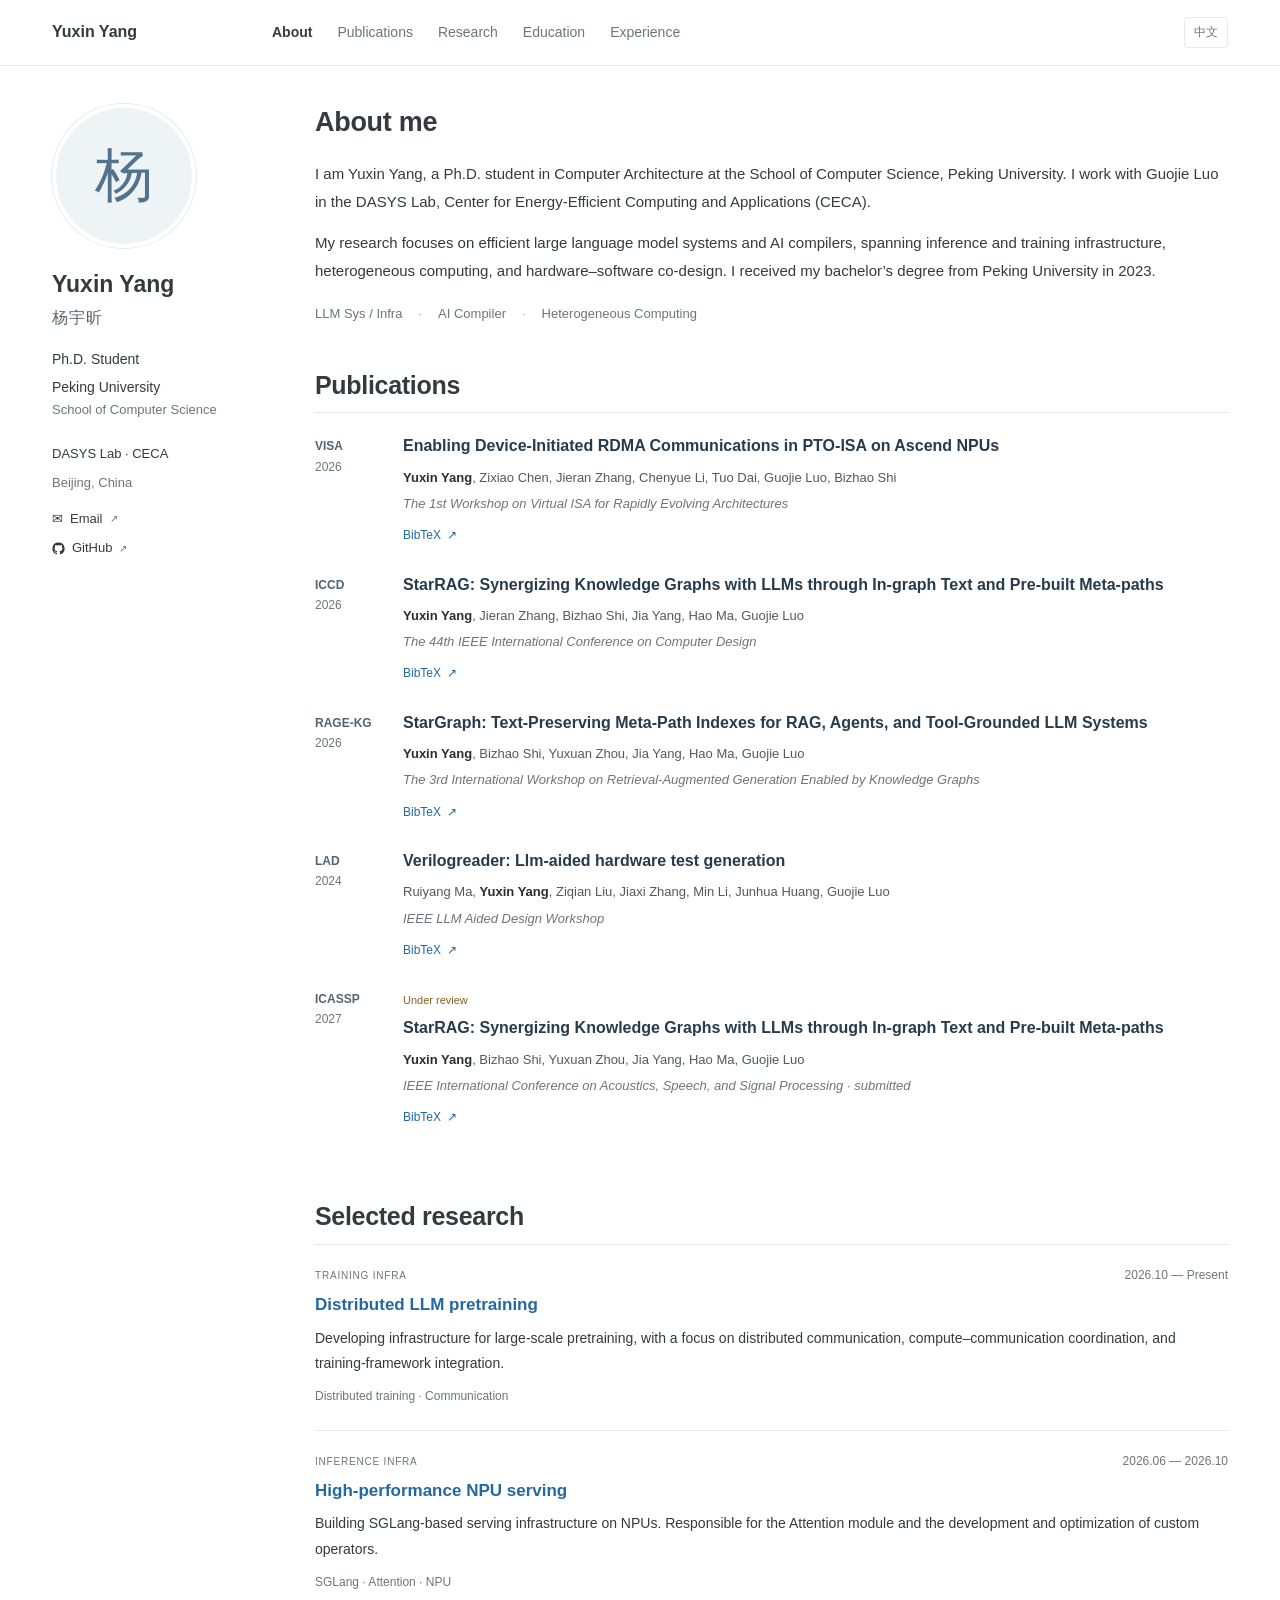
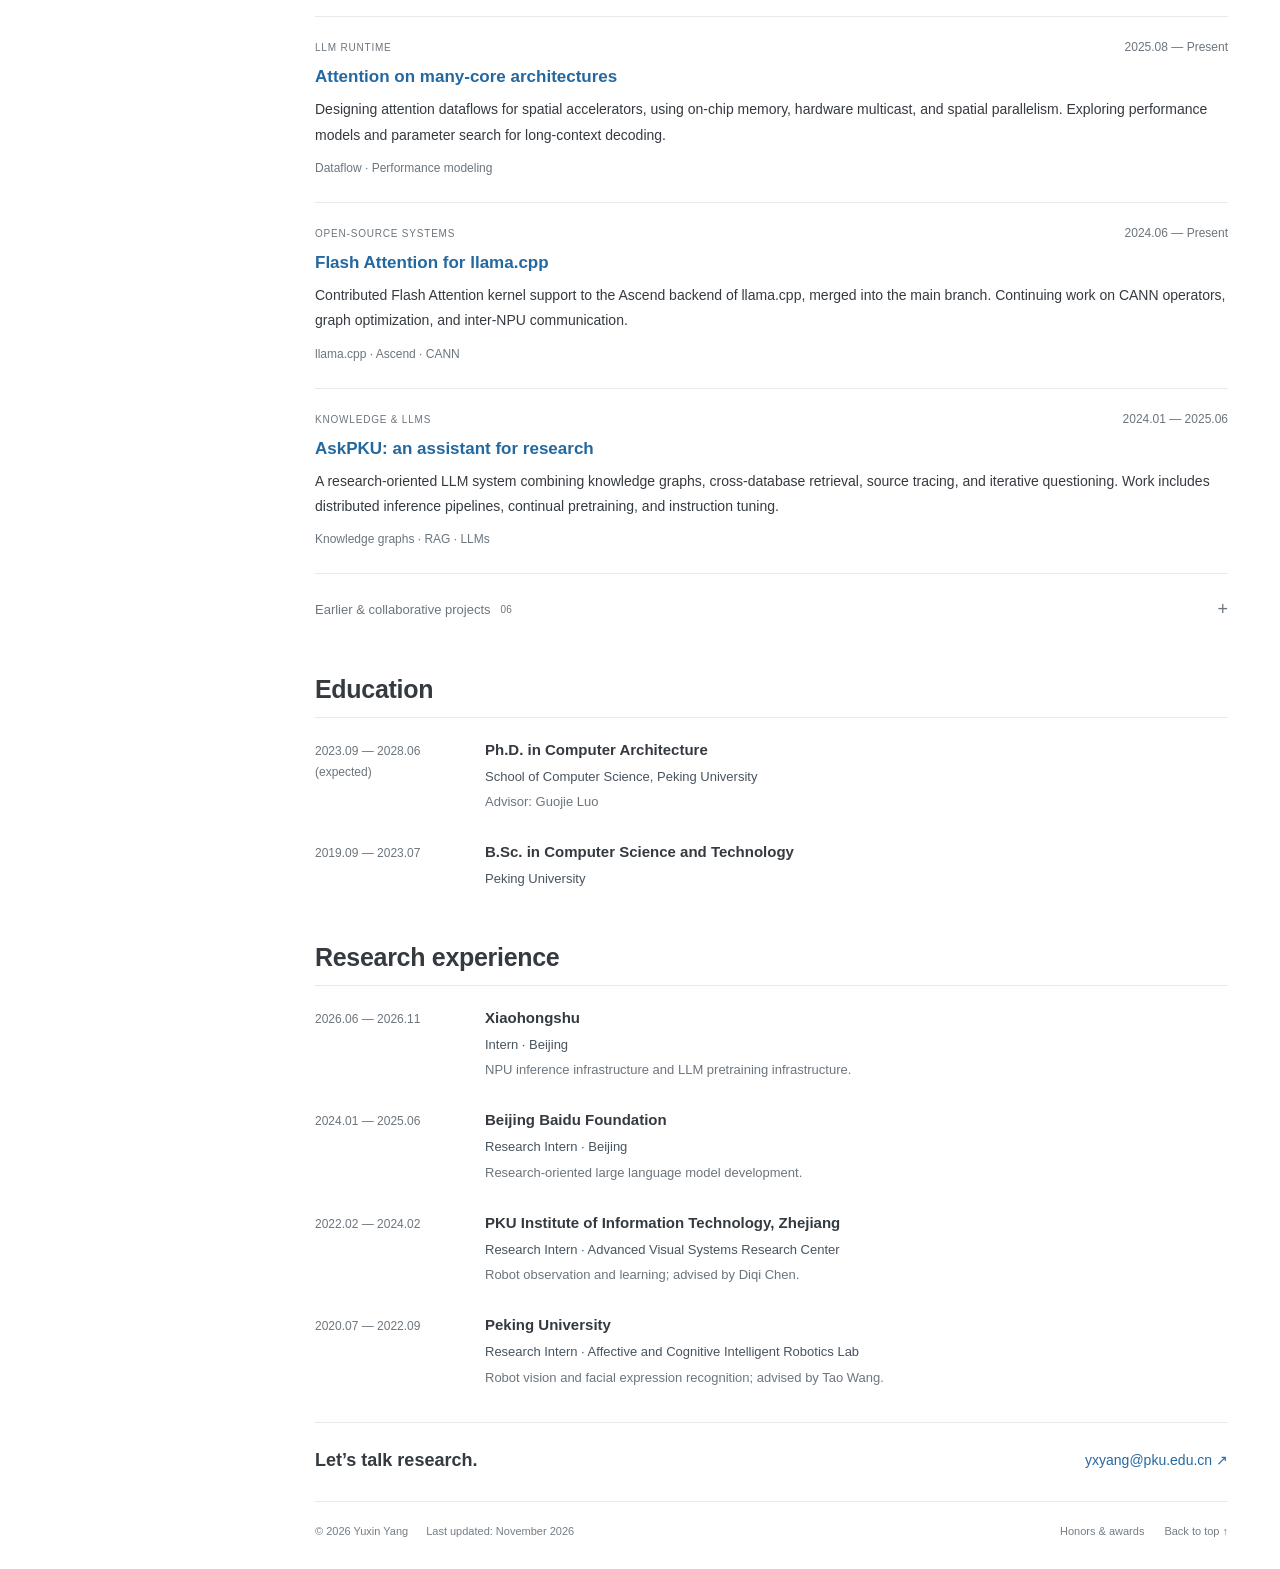
==== commit 8c5c7782: "Remove redundant project detail links" ====
--- a/index.html
+++ b/index.html
@@ -52,7 +52,7 @@
   note = {Submitted to ICASSP 2027; under review as of November 2026},
   year = {2026}
 }</pre><button type="button" class="copy-citation"><span data-en="Copy citation" data-zh="复制引用" >Copy citation</span></button></div></details></div></article></div></section>
-<section id="research" class="section"><div class="section-heading"><h2 data-en="Selected research" data-zh="代表性研究" >Selected research</h2></div><article class="project"><div class="project-top"><span class="eyebrow">TRAINING INFRA</span><span data-en="2026.10 — Present" data-zh="2026.10 — 至今" class=project-date>2026.10 — Present</span></div><div class="project-title"><h3><a href="research-pretraining.html"><span data-en="Distributed LLM pretraining" data-zh="大模型预训练基础设施" >Distributed LLM pretraining</span></a></h3></div><p data-en="Developing infrastructure for large-scale pretraining, with a focus on distributed communication, compute–communication coordination, and training-framework integration." data-zh="面向大模型规模化预训练，研发高性能分布式训练基础设施，负责通信方案设计与实现、计算通信协同优化和训练框架接入。" >Developing infrastructure for large-scale pretraining, with a focus on distributed communication, compute–communication coordination, and training-framework integration.</p><div class="project-bottom"><span data-en="Distributed training · Communication" data-zh="分布式训练 · 通信优化" class=project-tags>Distributed training · Communication</span><a class="project-details" href="research-pretraining.html"><span data-en="Project details" data-zh="项目详情" >Project details</span> →</a></div></article><article class="project"><div class="project-top"><span class="eyebrow">INFERENCE INFRA</span><span data-en="2026.06 — 2026.10" data-zh="2026.06 — 2026.10" class=project-date>2026.06 — 2026.10</span></div><div class="project-title"><h3><a href="research-npu-serving.html"><span data-en="High-performance NPU serving" data-zh="NPU 高性能推理服务" >High-performance NPU serving</span></a></h3></div><p data-en="Building SGLang-based serving infrastructure on NPUs. Responsible for the Attention module and the development and optimization of custom operators." data-zh="基于 SGLang 建设 NPU 高性能推理服务框架，覆盖模型适配、KV Cache 与分布式推理；负责 Attention 模块和自定义算子的开发与优化。" >Building SGLang-based serving infrastructure on NPUs. Responsible for the Attention module and the development and optimization of custom operators.</p><div class="project-bottom"><span data-en="SGLang · Attention · NPU" data-zh="SGLang · Attention · NPU" class=project-tags>SGLang · Attention · NPU</span><a class="project-details" href="research-npu-serving.html"><span data-en="Project details" data-zh="项目详情" >Project details</span> →</a></div></article><article class="project"><div class="project-top"><span class="eyebrow">LLM RUNTIME</span><span data-en="2025.08 — Present" data-zh="2025.08 — 至今" class=project-date>2025.08 — Present</span></div><div class="project-title"><h3><a href="research-manycore.html"><span data-en="Attention on many-core architectures" data-zh="众核架构上的注意力推理优化" >Attention on many-core architectures</span></a></h3></div><p data-en="Designing attention dataflows for spatial accelerators, using on-chip memory, hardware multicast, and spatial parallelism. Exploring performance models and parameter search for long-context decoding." data-zh="面向空间加速器设计高效注意力数据流，利用片上存储、硬件多播与空间并行能力，通过性能建模与参数搜索优化长序列解码。" >Designing attention dataflows for spatial accelerators, using on-chip memory, hardware multicast, and spatial parallelism. Exploring performance models and parameter search for long-context decoding.</p><div class="project-bottom"><span data-en="Dataflow · Performance modeling" data-zh="数据流 · 性能建模" class=project-tags>Dataflow · Performance modeling</span><a class="project-details" href="research-manycore.html"><span data-en="Project details" data-zh="项目详情" >Project details</span> →</a></div></article><article class="project"><div class="project-top"><span class="eyebrow">OPEN-SOURCE SYSTEMS</span><span data-en="2024.06 — Present" data-zh="2024.06 — 至今" class=project-date>2024.06 — Present</span></div><div class="project-title"><h3><a href="research-llama-cpp.html"><span data-en="Flash Attention for llama.cpp" data-zh="llama.cpp 的 Flash Attention 优化" >Flash Attention for llama.cpp</span></a></h3></div><p data-en="Contributed Flash Attention kernel support to the Ascend backend of llama.cpp, merged into the main branch. Continuing work on CANN operators, graph optimization, and inter-NPU communication." data-zh="为 llama.cpp 的 Ascend 后端实现 Flash Attention 内核支持，相关工作已合并主分支。持续探索 CANN 算子定制、图优化与 NPU 间通信。" >Contributed Flash Attention kernel support to the Ascend backend of llama.cpp, merged into the main branch. Continuing work on CANN operators, graph optimization, and inter-NPU communication.</p><div class="project-bottom"><span data-en="llama.cpp · Ascend · CANN" data-zh="llama.cpp · Ascend · CANN" class=project-tags>llama.cpp · Ascend · CANN</span><a class="project-details" href="research-llama-cpp.html"><span data-en="Project details" data-zh="项目详情" >Project details</span> →</a></div></article><article class="project"><div class="project-top"><span class="eyebrow">KNOWLEDGE & LLMS</span><span data-en="2024.01 — 2025.06" data-zh="2024.01 — 2025.06" class=project-date>2024.01 — 2025.06</span></div><div class="project-title"><h3><a href="research-askpku.html"><span data-en="AskPKU: an assistant for research" data-zh="AskPKU（小北）：科研智能助手" >AskPKU: an assistant for research</span></a></h3></div><p data-en="A research-oriented LLM system combining knowledge graphs, cross-database retrieval, source tracing, and iterative questioning. Work includes distributed inference pipelines, continual pretraining, and instruction tuning." data-zh="面向科研构建融合知识图谱、跨库检索、来源追溯与递进式追问的 LLM 系统，参与分布式流水线推理、持续预训练与指令微调。" >A research-oriented LLM system combining knowledge graphs, cross-database retrieval, source tracing, and iterative questioning. Work includes distributed inference pipelines, continual pretraining, and instruction tuning.</p><div class="project-bottom"><span data-en="Knowledge graphs · RAG · LLMs" data-zh="知识图谱 · RAG · LLMs" class=project-tags>Knowledge graphs · RAG · LLMs</span><a class="project-details" href="research-askpku.html"><span data-en="Project details" data-zh="项目详情" >Project details</span> →</a></div></article><details class="more-projects"><summary><span data-en="Earlier &amp; collaborative projects" data-zh="早期与合作项目" >Earlier &amp; collaborative projects</span> <span class="count">06</span><span class="plus" aria-hidden="true">+</span></summary><div class="more-projects-body"><article class="compact-project"><span class="mono muted">2024.09 — 2025.11</span><h3 data-en="Edge deployment for lunar-image processing" data-zh="月面图像处理的边缘部署" >Edge deployment for lunar-image processing</h3><p data-en="Ported a PyTorch image-processing pipeline to an edge inference platform, including model-format compatibility and custom-operator adaptation." data-zh="将 PyTorch 图像处理流水线移植至边缘推理平台，完成模型格式兼容性处理与自定义算子适配。" >Ported a PyTorch image-processing pipeline to an edge inference platform, including model-format compatibility and custom-operator adaptation.</p></article><article class="compact-project"><span class="mono muted">2023.11 — 2024.10</span><h3 data-en="Human-in-the-loop long-form generation" data-zh="人机协同长文生成" >Human-in-the-loop long-form generation</h3><p data-en="Built a staged writing workflow with structure planning, outlining, chapter generation, and iterative feedback in Streamlit." data-zh="基于 Streamlit 实现结构规划、大纲细化、分章节生成与反馈迭代的长文写作流程。" >Built a staged writing workflow with structure planning, outlining, chapter generation, and iterative feedback in Streamlit.</p></article><article class="compact-project"><span class="mono muted">2023.08 — 2024.08</span><h3 data-en="Few-shot industrial visual inspection" data-zh="小样本工业视觉检测" >Few-shot industrial visual inspection</h3><p data-en="Combined YOLOv9, VM-UNet, and OCR for multi-task inspection, with synthetic-data generation and data augmentation." data-zh="结合 YOLOv9、VM-UNet 与 OCR 构建多任务检测流程，使用合成数据与数据增强缓解小样本问题。" >Combined YOLOv9, VM-UNet, and OCR for multi-task inspection, with synthetic-data generation and data augmentation.</p></article><article class="compact-project"><span class="mono muted">2022.12 — 2023.06</span><h3 data-en="Reliability of deep neural networks" data-zh="深度神经网络可靠性" >Reliability of deep neural networks</h3><p data-en="Studied bit-flip fault injection in weights and intermediate activations to evaluate model reliability under hardware errors." data-zh="对权重和中间输出开展位反转故障注入，分析硬件错误下的模型可靠性及差异化敏感性。" >Studied bit-flip fault injection in weights and intermediate activations to evaluate model reliability under hardware errors.</p></article><article class="compact-project"><span class="mono muted">2022.09 — 2023.10</span><h3 data-en="LLM fine-tuning and retrieval augmentation" data-zh="大语言模型微调与检索增强" >LLM fine-tuning and retrieval augmentation</h3><p data-en="Explored parameter-efficient fine-tuning, continual pretraining, and knowledge-graph-assisted retrieval for domain question answering." data-zh="研究参数高效微调、持续预训练与知识图谱辅助检索，构建垂直领域问答流水线。" >Explored parameter-efficient fine-tuning, continual pretraining, and knowledge-graph-assisted retrieval for domain question answering.</p></article><article class="compact-project"><span class="mono muted">2021.09 — 2022.07</span><h3 data-en="Color and artifact correction in face synthesis" data-zh="人脸合成中的色差与伪影改进" >Color and artifact correction in face synthesis</h3><p data-en="Studied shape fitting, Poisson editing, and attention-based reconstruction to improve image and video consistency." data-zh="研究形状拟合、泊松编辑与注意力重建，改善图像及视频中的色差与伪影。" >Studied shape fitting, Poisson editing, and attention-based reconstruction to improve image and video consistency.</p></article></div></details></section>
+<section id="research" class="section"><div class="section-heading"><h2 data-en="Selected research" data-zh="代表性研究" >Selected research</h2></div><article class="project"><div class="project-top"><span class="eyebrow">TRAINING INFRA</span><span data-en="2026.10 — Present" data-zh="2026.10 — 至今" class=project-date>2026.10 — Present</span></div><div class="project-title"><h3><a href="research-pretraining.html"><span data-en="Distributed LLM pretraining" data-zh="大模型预训练基础设施" >Distributed LLM pretraining</span></a></h3></div><p data-en="Developing infrastructure for large-scale pretraining, with a focus on distributed communication, compute–communication coordination, and training-framework integration." data-zh="面向大模型规模化预训练，研发高性能分布式训练基础设施，负责通信方案设计与实现、计算通信协同优化和训练框架接入。" >Developing infrastructure for large-scale pretraining, with a focus on distributed communication, compute–communication coordination, and training-framework integration.</p><div class="project-bottom"><span data-en="Distributed training · Communication" data-zh="分布式训练 · 通信优化" class=project-tags>Distributed training · Communication</span></div></article><article class="project"><div class="project-top"><span class="eyebrow">INFERENCE INFRA</span><span data-en="2026.06 — 2026.10" data-zh="2026.06 — 2026.10" class=project-date>2026.06 — 2026.10</span></div><div class="project-title"><h3><a href="research-npu-serving.html"><span data-en="High-performance NPU serving" data-zh="NPU 高性能推理服务" >High-performance NPU serving</span></a></h3></div><p data-en="Building SGLang-based serving infrastructure on NPUs. Responsible for the Attention module and the development and optimization of custom operators." data-zh="基于 SGLang 建设 NPU 高性能推理服务框架，覆盖模型适配、KV Cache 与分布式推理；负责 Attention 模块和自定义算子的开发与优化。" >Building SGLang-based serving infrastructure on NPUs. Responsible for the Attention module and the development and optimization of custom operators.</p><div class="project-bottom"><span data-en="SGLang · Attention · NPU" data-zh="SGLang · Attention · NPU" class=project-tags>SGLang · Attention · NPU</span></div></article><article class="project"><div class="project-top"><span class="eyebrow">LLM RUNTIME</span><span data-en="2025.08 — Present" data-zh="2025.08 — 至今" class=project-date>2025.08 — Present</span></div><div class="project-title"><h3><a href="research-manycore.html"><span data-en="Attention on many-core architectures" data-zh="众核架构上的注意力推理优化" >Attention on many-core architectures</span></a></h3></div><p data-en="Designing attention dataflows for spatial accelerators, using on-chip memory, hardware multicast, and spatial parallelism. Exploring performance models and parameter search for long-context decoding." data-zh="面向空间加速器设计高效注意力数据流，利用片上存储、硬件多播与空间并行能力，通过性能建模与参数搜索优化长序列解码。" >Designing attention dataflows for spatial accelerators, using on-chip memory, hardware multicast, and spatial parallelism. Exploring performance models and parameter search for long-context decoding.</p><div class="project-bottom"><span data-en="Dataflow · Performance modeling" data-zh="数据流 · 性能建模" class=project-tags>Dataflow · Performance modeling</span></div></article><article class="project"><div class="project-top"><span class="eyebrow">OPEN-SOURCE SYSTEMS</span><span data-en="2024.06 — Present" data-zh="2024.06 — 至今" class=project-date>2024.06 — Present</span></div><div class="project-title"><h3><a href="research-llama-cpp.html"><span data-en="Flash Attention for llama.cpp" data-zh="llama.cpp 的 Flash Attention 优化" >Flash Attention for llama.cpp</span></a></h3></div><p data-en="Contributed Flash Attention kernel support to the Ascend backend of llama.cpp, merged into the main branch. Continuing work on CANN operators, graph optimization, and inter-NPU communication." data-zh="为 llama.cpp 的 Ascend 后端实现 Flash Attention 内核支持，相关工作已合并主分支。持续探索 CANN 算子定制、图优化与 NPU 间通信。" >Contributed Flash Attention kernel support to the Ascend backend of llama.cpp, merged into the main branch. Continuing work on CANN operators, graph optimization, and inter-NPU communication.</p><div class="project-bottom"><span data-en="llama.cpp · Ascend · CANN" data-zh="llama.cpp · Ascend · CANN" class=project-tags>llama.cpp · Ascend · CANN</span></div></article><article class="project"><div class="project-top"><span class="eyebrow">KNOWLEDGE & LLMS</span><span data-en="2024.01 — 2025.06" data-zh="2024.01 — 2025.06" class=project-date>2024.01 — 2025.06</span></div><div class="project-title"><h3><a href="research-askpku.html"><span data-en="AskPKU: an assistant for research" data-zh="AskPKU（小北）：科研智能助手" >AskPKU: an assistant for research</span></a></h3></div><p data-en="A research-oriented LLM system combining knowledge graphs, cross-database retrieval, source tracing, and iterative questioning. Work includes distributed inference pipelines, continual pretraining, and instruction tuning." data-zh="面向科研构建融合知识图谱、跨库检索、来源追溯与递进式追问的 LLM 系统，参与分布式流水线推理、持续预训练与指令微调。" >A research-oriented LLM system combining knowledge graphs, cross-database retrieval, source tracing, and iterative questioning. Work includes distributed inference pipelines, continual pretraining, and instruction tuning.</p><div class="project-bottom"><span data-en="Knowledge graphs · RAG · LLMs" data-zh="知识图谱 · RAG · LLMs" class=project-tags>Knowledge graphs · RAG · LLMs</span></div></article><details class="more-projects"><summary><span data-en="Earlier &amp; collaborative projects" data-zh="早期与合作项目" >Earlier &amp; collaborative projects</span> <span class="count">06</span><span class="plus" aria-hidden="true">+</span></summary><div class="more-projects-body"><article class="compact-project"><span class="mono muted">2024.09 — 2025.11</span><h3 data-en="Edge deployment for lunar-image processing" data-zh="月面图像处理的边缘部署" >Edge deployment for lunar-image processing</h3><p data-en="Ported a PyTorch image-processing pipeline to an edge inference platform, including model-format compatibility and custom-operator adaptation." data-zh="将 PyTorch 图像处理流水线移植至边缘推理平台，完成模型格式兼容性处理与自定义算子适配。" >Ported a PyTorch image-processing pipeline to an edge inference platform, including model-format compatibility and custom-operator adaptation.</p></article><article class="compact-project"><span class="mono muted">2023.11 — 2024.10</span><h3 data-en="Human-in-the-loop long-form generation" data-zh="人机协同长文生成" >Human-in-the-loop long-form generation</h3><p data-en="Built a staged writing workflow with structure planning, outlining, chapter generation, and iterative feedback in Streamlit." data-zh="基于 Streamlit 实现结构规划、大纲细化、分章节生成与反馈迭代的长文写作流程。" >Built a staged writing workflow with structure planning, outlining, chapter generation, and iterative feedback in Streamlit.</p></article><article class="compact-project"><span class="mono muted">2023.08 — 2024.08</span><h3 data-en="Few-shot industrial visual inspection" data-zh="小样本工业视觉检测" >Few-shot industrial visual inspection</h3><p data-en="Combined YOLOv9, VM-UNet, and OCR for multi-task inspection, with synthetic-data generation and data augmentation." data-zh="结合 YOLOv9、VM-UNet 与 OCR 构建多任务检测流程，使用合成数据与数据增强缓解小样本问题。" >Combined YOLOv9, VM-UNet, and OCR for multi-task inspection, with synthetic-data generation and data augmentation.</p></article><article class="compact-project"><span class="mono muted">2022.12 — 2023.06</span><h3 data-en="Reliability of deep neural networks" data-zh="深度神经网络可靠性" >Reliability of deep neural networks</h3><p data-en="Studied bit-flip fault injection in weights and intermediate activations to evaluate model reliability under hardware errors." data-zh="对权重和中间输出开展位反转故障注入，分析硬件错误下的模型可靠性及差异化敏感性。" >Studied bit-flip fault injection in weights and intermediate activations to evaluate model reliability under hardware errors.</p></article><article class="compact-project"><span class="mono muted">2022.09 — 2023.10</span><h3 data-en="LLM fine-tuning and retrieval augmentation" data-zh="大语言模型微调与检索增强" >LLM fine-tuning and retrieval augmentation</h3><p data-en="Explored parameter-efficient fine-tuning, continual pretraining, and knowledge-graph-assisted retrieval for domain question answering." data-zh="研究参数高效微调、持续预训练与知识图谱辅助检索，构建垂直领域问答流水线。" >Explored parameter-efficient fine-tuning, continual pretraining, and knowledge-graph-assisted retrieval for domain question answering.</p></article><article class="compact-project"><span class="mono muted">2021.09 — 2022.07</span><h3 data-en="Color and artifact correction in face synthesis" data-zh="人脸合成中的色差与伪影改进" >Color and artifact correction in face synthesis</h3><p data-en="Studied shape fitting, Poisson editing, and attention-based reconstruction to improve image and video consistency." data-zh="研究形状拟合、泊松编辑与注意力重建，改善图像及视频中的色差与伪影。" >Studied shape fitting, Poisson editing, and attention-based reconstruction to improve image and video consistency.</p></article></div></details></section>
 <section id="education" class="section"><div class="section-heading"><h2 data-en="Education" data-zh="教育背景" >Education</h2></div><article class="timeline-item"><div class="timeline-date">2023.09 — 2028.06<br><span data-en="(expected)" data-zh="（预计）" >(expected)</span></div><div><h3 data-en="Ph.D. in Computer Architecture" data-zh="计算机系统结构 · 博士" >Ph.D. in Computer Architecture</h3><p data-en="School of Computer Science, Peking University" data-zh="北京大学计算机学院" class=role>School of Computer Science, Peking University</p><p data-en="Advisor: Guojie Luo" data-zh="导师：罗国杰" >Advisor: Guojie Luo</p></div></article><article class="timeline-item"><div class="timeline-date">2019.09 — 2023.07</div><div><h3 data-en="B.Sc. in Computer Science and Technology" data-zh="计算机科学与技术 · 学士" >B.Sc. in Computer Science and Technology</h3><p data-en="Peking University" data-zh="北京大学" class=role>Peking University</p></div></article></section>
 <section id="experience" class="section"><div class="section-heading"><h2 data-en="Research experience" data-zh="研究经历" >Research experience</h2></div><article class="timeline-item"><div class="timeline-date">2026.06 — 2026.11</div><div><h3 data-en="Xiaohongshu" data-zh="小红书（书行科技）" >Xiaohongshu</h3><p data-en="Intern · Beijing" data-zh="实习生 · 北京" class=role>Intern · Beijing</p><p data-en="NPU inference infrastructure and LLM pretraining infrastructure." data-zh="NPU 推理基础设施与大语言模型预训练基础设施。" >NPU inference infrastructure and LLM pretraining infrastructure.</p></div></article><article class="timeline-item"><div class="timeline-date">2024.01 — 2025.06</div><div><h3 data-en="Beijing Baidu Foundation" data-zh="北京百度公益基金会" >Beijing Baidu Foundation</h3><p data-en="Research Intern · Beijing" data-zh="研究实习生 · 北京" class=role>Research Intern · Beijing</p><p data-en="Research-oriented large language model development." data-zh="科研用大语言模型研发。" >Research-oriented large language model development.</p></div></article><article class="timeline-item"><div class="timeline-date">2022.02 — 2024.02</div><div><h3 data-en="PKU Institute of Information Technology, Zhejiang" data-zh="浙江省北大信息技术高等研究院" >PKU Institute of Information Technology, Zhejiang</h3><p data-en="Research Intern · Advanced Visual Systems Research Center" data-zh="研究实习生 · 先进视觉系统（AVS）研究中心" class=role>Research Intern · Advanced Visual Systems Research Center</p><p data-en="Robot observation and learning; advised by Diqi Chen." data-zh="机器人观察和学习；指导老师：陈迪琦博士。" >Robot observation and learning; advised by Diqi Chen.</p></div></article><article class="timeline-item"><div class="timeline-date">2020.07 — 2022.09</div><div><h3 data-en="Peking University" data-zh="北京大学信息科学技术学院" >Peking University</h3><p data-en="Research Intern · Affective and Cognitive Intelligent Robotics Lab" data-zh="研究实习生 · 情感与认知智能机器人实验室" class=role>Research Intern · Affective and Cognitive Intelligent Robotics Lab</p><p data-en="Robot vision and facial expression recognition; advised by Tao Wang." data-zh="机器人视觉与表情识别；指导老师：王韬教授。" >Robot vision and facial expression recognition; advised by Tao Wang.</p></div></article></section>
 <section id="contact" class="contact-section"><div><span class="eyebrow"><span data-en="GET IN TOUCH" data-zh="联系我" >GET IN TOUCH</span></span><h2 data-en="Let’s talk research." data-zh="欢迎交流研究。" >Let’s talk research.</h2></div><a href="mailto:yxyang@pku.edu.cn">yxyang@pku.edu.cn <span aria-hidden="true">↗</span></a></section>
